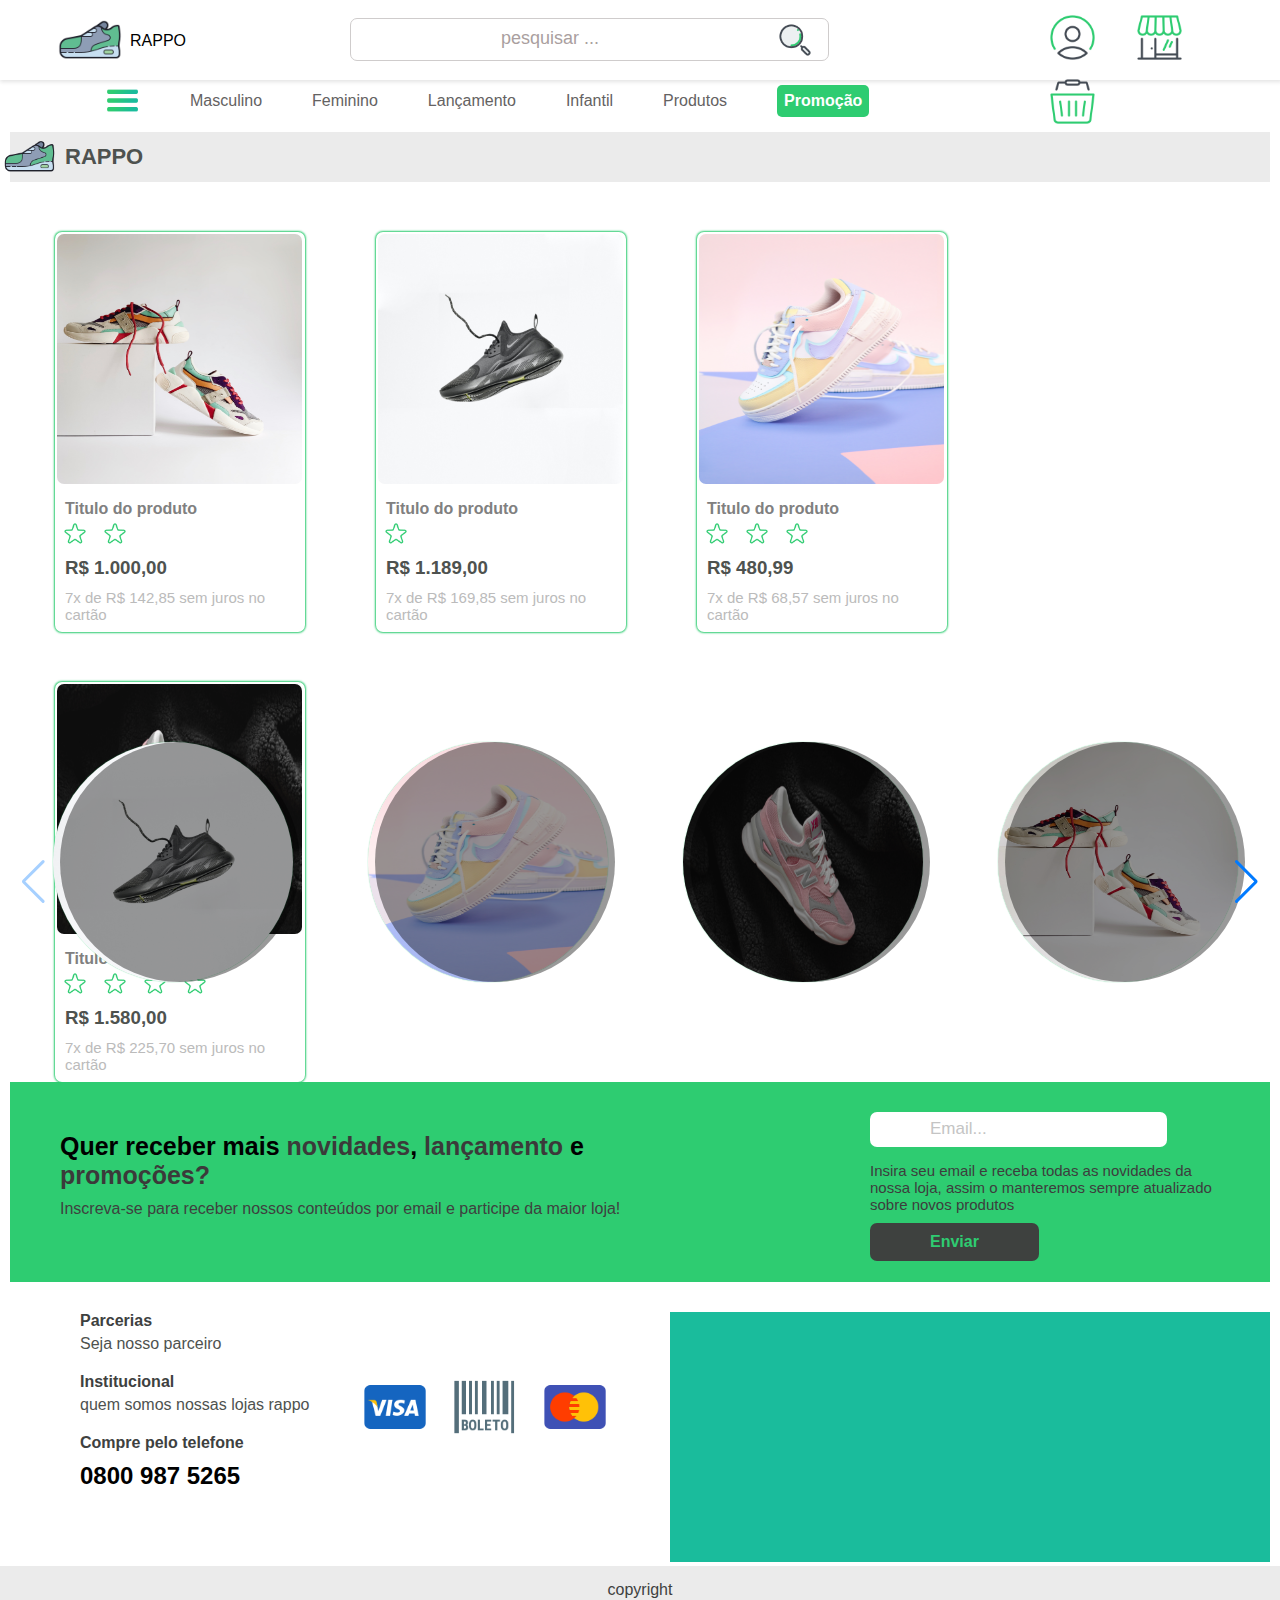
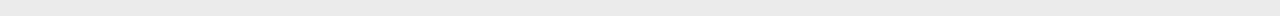
==== index.html @ 658d22db "rappo" ====
<!DOCTYPE html>
<html lang="">
  <head>
    <meta charset="UTF-8" />
    <meta http-equiv="X-UA-Compatible" content="IE=edge" />
    <meta name="viewport" content="width=device-width, initial-scale=1.0" />
    <link href="./css/style.css" rel="stylesheet" />
    <link
      rel="stylesheet"
      href="https://unpkg.com/swiper@8/swiper-bundle.min.css"
    />
    <title>Tenes</title>
  </head>
  <body>
    <header>
      <div class="container_header">
        <div class="logo">
          <img src="./img/logo.png" alt="logo" />
        </div>
        <div class="buscar">
          <input type="text" placeholder="pesquisar ..." />
          <span class="lupa">
            <a hrfe="#"><img src="./img/lupaPesquisa.png" /></a>
          </span>
        </div>
        <div class="icones">
          <img class="img_perfil" src="./img/perfil.png" alt="perfil usuario" />
          <div class="perfil">
            <div class="seta_perfil"></div>
            <button id="btn_entrar">Entrar</button>

            <button id="btn_cadastro">Cadastro</button>
          </div>
          <div class="modal_entrar">
            <img src="./img/logo.png" />
            <input type="text" placeholder="Email..." />
            <input type="password" placeholder="Senha..." />
            <button id="btn_modal_entrar">Entrar</button>
            <button id="btn_modal_cadastro">Cadastro</button>
          </div>
          <div class="modal_cadastro">
            <img src="./img/logo.png" />
            <input type="text" placeholder="Nome..." />
            <input type="text" placeholder="Email..." />
            <input type="password" placeholder="Senha..." />
            <button id="btn_modal_cd">Cadastro</button>
          </div>
          <img src="./img/loja.png" alt=" cesta" />
          <img src="./img/cesta.png" alt="loja" id="carrinho" />
          <div class="carrinho">
            <div class="seta_carrinho"></div>
            <span></span>
            <table>
              <tr>
                <th>Nome do produto</th>
                <th>Preço</th>
              </tr>
              <tr>
                <td>Nike shox</td>
                <td>R$ 1.234,99</td>
              </tr>
              <tr>
                <td>Nike shox</td>
                <td>R$ 1.234,99</td>
              </tr>
              <tr>
                <td>Nike shox</td>
                <td>R$ 1.234,99</td>
              </tr>
              <tr>
                <td>Nike shox</td>
                <td>R$ 1.234,99</td>
              </tr>
            </table>
            <h3>Total</h3>
            <button id="btn_finalizar_carrinho">Finalizar</button>
          </div>
          <div class="filtro_carrinho"></div>
        </div>
      </div>
    </header>
    <nav>
      <ul class="nav_principal_desk">
        <a href=""
          ><li>
            <img class="img_menu" src="./img/icons8-cardápio-48.png" alt="" />
            <div class="sub_menu">
              <div class="seta"></div>
              <ul>
                <a href="#"><li>Masculino</li></a>
                <a href="#"><li>Feminino</li></a>
                <a href="#"><li>Lançamento</li></a>
                <a href="#"><li>Infantil</li></a>
                <a href="#"><li>Produtos</li></a>
                <a href="#"><li>Promoção</li></a>
              </ul>
              <div class="sub_menu_img">
                <img src="./img/logo.png" />
                <img src="./img/icons8-sapato-feminino-100.png" />
                <img src="./img/icons8-sapato-masculino-100.png" />
                <img src="./img/icons8-womans-boot-96.png" />
              </div>
            </div></li
        ></a>
        <a href="#"><li>Masculino</li></a>
        <a href="#"><li>Feminino</li></a>
        <a href="#"><li>Lançamento</li></a>
        <a href="#"><li>Infantil</li></a>
        <a href="#"><li>Produtos</li></a>
        <a href="#"><li id="promocao">Promoção</li></a>
      </ul>
    </nav>
    <main>
      <div class="banner">
        <div class="texto">
          <span>Rappo</span>
        </div>
      </div>
      <div class="container_conteudo">
        <div class="produtos">
          <img src="./img/Nike sem nome.jpg" alt="" />
          <h4>Titulo do produto</h4>
          <div class="container_avaliacao">
            <ul>
              <li>
                <img
                  id="estrelaAva"
                  src="./img/icons8-estrela-preenchida-64.png"
                />
              </li>
              <li>
                <img
                  id="estrelaAva"
                  src="./img/icons8-estrela-preenchida-64.png"
                />
              </li>
            </ul>
          </div>
          <h3>R$ 1.000,00</h3>
          <p>7x de R$ 142,85 sem juros no cartão</p>
        </div>
        <div class="produtos">
          <img src="./img/imani-bahati-LxVxPA1LOVM-unsplash.jpg" alt="" />
          <h4>Titulo do produto</h4>
          <div class="container_avaliacao">
            <ul>
              <li>
                <img
                  id="estrelaAva"
                  src="./img/icons8-estrela-preenchida-64.png"
                />
              </li>
            </ul>
          </div>
          <h3>R$ 1.189,00</h3>
          <p>7x de R$ 169,85 sem juros no cartão</p>
        </div>
        <div class="produtos">
          <img src="./img/ryan-plomp-jvoZ-Aux9aw-unsplash.jpg" alt="" />
          <h4>Titulo do produto</h4>
          <div class="container_avaliacao">
            <ul>
              <li>
                <img
                  id="estrelaAva"
                  src="./img/icons8-estrela-preenchida-64.png"
                />
              </li>
              <li>
                <img
                  id="estrelaAva"
                  src="./img/icons8-estrela-preenchida-64.png"
                />
              </li>
              <li>
                <img
                  id="estrelaAva"
                  src="./img/icons8-estrela-preenchida-64.png"
                />
              </li>
            </ul>
          </div>
          <h3>R$ 480,99</h3>
          <p>7x de R$ 68,57 sem juros no cartão</p>
        </div>
        <div class="produtos">
          <img src="./img/maksim-larin-ezdrvzA1hZw-unsplash.jpg" alt="" />
          <h4>Titulo do produto</h4>
          <div class="container_avaliacao">
            <ul>
              <li>
                <img
                  id="estrelaAva"
                  src="./img/icons8-estrela-preenchida-64.png"
                />
              </li>
              <li>
                <img
                  id="estrelaAva"
                  src="./img/icons8-estrela-preenchida-64.png"
                />
              </li>
              <li>
                <img
                  id="estrelaAva"
                  src="./img/icons8-estrela-preenchida-64.png"
                />
              </li>
              <li>
                <img
                  id="estrelaAva"
                  src="./img/icons8-estrela-preenchida-64.png"
                />
              </li>
            </ul>
          </div>
          <h3>R$ 1.580,00</h3>
          <p>7x de R$ 225,70 sem juros no cartão</p>
        </div>
      </div>
      <div class="swiper">
        <div class="swiper-wrapper">
          <div class="swiper-slide">
            <div class="swiper-container">
              <img src="./img/imani-bahati-LxVxPA1LOVM-unsplash.jpg" />
            </div>
          </div>
          <div class="swiper-slide">
            <div class="swiper-container">
              <img src="./img/ryan-plomp-jvoZ-Aux9aw-unsplash.jpg" />
            </div>
          </div>
          <div class="swiper-slide">
            <div class="swiper-container">
              <img src="./img/maksim-larin-ezdrvzA1hZw-unsplash.jpg" />
            </div>
          </div>
          <div class="swiper-slide">
            <div class="swiper-container">
              <img src="./img/Nike sem nome.jpg" />
            </div>
          </div>
          <div class="swiper-slide">Resize me5!</div>
          <div class="swiper-slide">Resize me6!</div>
          <div class="swiper-slide">Resize me7!</div>
          <div class="swiper-slide">Resize me8!</div>
          <div class="swiper-slide">Resize me9!</div>
          <div class="swiper-slide">Resize me10!</div>
        </div>
        <div class="swiper-button-next"></div>
        <div class="swiper-button-prev"></div>
      </div>
      <div class="newsllater">
        <div class="texto_newsllater">
          <h2>
            Quer receber mais <span class="cor_news">novidades</span>,
            <span class="cor_news">lançamento</span> e
            <span class="cor_news">promoções?</span>
          </h2>
          <p>
            Inscreva-se para receber nossos conteúdos por email e participe da
            maior loja!
          </p>
        </div>
        <div class="input_newsllater">
          <input type="text" placeholder="Email..." />
          <p>
            Insira seu email e receba todas as novidades da nossa loja, assim o
            manteremos sempre atualizado sobre novos produtos
          </p>
          <button>Enviar</button>
        </div>
      </div>
    </main>
    <footer>
      <div class="footer_text">
        <p>Parcerias</p>
        <span>Seja nosso parceiro</span>
        <p>Institucional</p>
        <span>quem somos nossas lojas rappo</span>
        <p>Compre pelo telefone</p>
        <h2>0800 987 5265</h2>
      </div>
      <div class="icone_pagamento">
        <img src="./img/icons8-visa-96.png" />
        <img src="./img/icons8-boleto-bankario-96.png" />
        <img src="./img/icons8-mastercard-96.png" />
      </div>
      <div class="mapa_loja">
        <iframe
          src="https://www.google.com/maps/embed?pb=!1m18!1m12!1m3!1d25777.814877631892!2d-115.296657671621!3d36.13668922577811!2m3!1f0!2f0!3f0!3m2!1i1024!2i768!4f13.1!3m3!1m2!1s0x80c8c14288ded58b%3A0xff8a584d42ba7979!2sThe%20Lakes%2C%20Las%20Vegas%2C%20NV%2C%20EUA!5e0!3m2!1spt-BR!2sbr!4v1654297444281!5m2!1spt-BR!2sbr"
          width="600"
          height="250"
          style="border: 0"
          allowfullscreen=""
          loading="lazy"
          referrerpolicy="no-referrer-when-downgrade"
        ></iframe>
      </div>
    </footer>
    <div class="copyright">
      <p>copyright</p>
    </div>
    <div class="filtro"></div>
    <script src="https://unpkg.com/swiper@8/swiper-bundle.min.js"></script>
    <script src="./js/script.js"></script>
  </body>
</html>
---- css/style.css ----
*{
    margin: 0;
    padding: 0;
    text-decoration: none;
    box-sizing: border-box;
    font-family: Arial, Helvetica, sans-serif;
}
header{
    height: 80px;
    box-shadow: 1px 1px 4px 1px rgb(228, 228, 228);;
}
.container_header{
    display: grid;
    grid-template-columns: 300px 500px 1fr;
}
.logo{
    margin-left: 50px;
    height: 40px;
}
.logo img{
    height: 80px;
}
.logo::after{
    content: 'Rappo';
    text-transform: uppercase;
    font-family: Arial, Helvetica, sans-serif;
    top: 32px;
    left: 130px;
    font-weight: 500;
    position: absolute;
}
.buscar input{
    padding: 13px 150px;
    margin-top: 18px;
    border-radius: 7px;
    border: 1px solid rgb(207, 204, 204);
    margin-left: 50px;

}
.buscar input::placeholder{
   font-size: 18px;
   color: rgb(170, 159, 159);
}
.lupa img{
    position: absolute;
    top: 20px;
    left: 775px;
    width: 40px;
    z-index: 10;
    cursor: pointer;
}
.icones{
    margin-left: 250px;
}
.icones img{
    display: inline-block;
    margin-right: 38px;
    height: 45px;
    margin-top: 15px;
    cursor: pointer;
    z-index: 100;
    
}
.perfil{
    position: absolute;
    width: 200px;
    height: 110px;
    background-color: #fff;
    z-index: 10;
    right: 160px;
    top: 90px;
    box-shadow: 0px 0px 3px 1px #797c7a;
    display: none;
    
}

.seta_perfil{
    width: 30px;
    height: 30px;
    background-color: #fff;
    position: absolute;
    left: 75px;
    top: -16px;
    z-index: -10;
    transform: rotate(45deg);
}
#btn_entrar{
    padding: 10px 60px;
    margin-left: 15px;
    margin-top: 10px;
    display: block;
    cursor: pointer;background-color: #2ECC71;
    color: #fff;
    font-size: 17px;
    font-weight: bold;
    border: none;
    transition: 1s;
}
#btn_entrar:hover{
    background-color: #4e524f;
}
#btn_cadastro{
    padding: 10px 46px;
    margin-left: 15px;
    margin-top: 10px;
    display: block;
    cursor: pointer;
    color: #2ECC71;
    font-size: 17px;
    font-weight: bold;
    border: 2px solid #2ECC71;
    transition: 1s;
}

#btn_cadastro:hover{
    border-color: #4e524f;
    color: #4e524f;
}

.carrinho{
    display: none;
    width: 300px;
    height: 500px;
    top: 90px;
    right: 10px;
    background-color: #ffffff;
    position: absolute;
    box-shadow: 0px 0px 2px 1px #2ECC71;
    z-index: 100;
 
    transition: opacity 1s ease-out;
}

.carrinho.teste{
    opacity: 0;
}
.carrinho:hover{
    width: 300px;
}
.carrinho h3{
    margin-left: 10px;
    margin-top: 10px;

}
#btn_finalizar_carrinho{
    padding: 10px 80px;
    margin: 20px auto;
    display: block;
    background-color: #2ECC71;
    border: none;
    font-size: 18px;
    font-weight: 700;
    color: #fff;
    cursor: pointer;
}

.carrinho table{
    margin-top: 100px;
    margin-left: 10px;
}
.carrinho th{
    padding-right: 40px;
    color: #3e413f;
}
.carrinho td{
    padding-top: 10px;
    color:#4e524f;
}
.carrinho span::after{
    content: "";
    background-image: url("../img/icons8-comprar-50.png");
    background-size: cover;
    position: absolute;
    width: 50px;
    height: 50px;
    left: 120px;
    bottom: 430px;
   
}

.seta_carrinho{
    width: 50px;
    height: 50px;
    border:25px solid #ffffff;
    background-image: url("../img/logo.png");
    background-size: cover;
    position: absolute;
    left: 185px;
    transform: rotate(45deg);
    z-index: -10px;
    top: -15px;
}

.filtro_carrinho{
    display:none;
    width: 106vw;
    height: 605px;
    position: absolute;
    top: 65px;
    left: 0px;
    background-color: rgba(0,0,0,0.4);

}
.modal_entrar{
    position: absolute;
    width: 400px;
    height: 300px;
    background-color: #fff;
    left: 500px;
    top: 200px;
    border-radius: 7px;
    z-index: 10;
    display: none;
}
.modal_entrar img{
    display: block;
    width: 90px;
    height: 90px;
    margin: 0 100px;
    transition: 0.5s;
}
.modal_entrar img:hover{
    transform: rotate(360deg);
}
.modal_entrar::before{
    content: 'Rappo';
    position: absolute;
    text-transform: uppercase;
    left: 190px;
    top: 39px;
    font-size: 18px;
}

.modal_entrar input{
    display: block;
    padding: 10px 70px;
    margin: 10px auto;
    border:1px solid #2ECC71;
    border-radius: 7px;
}

.modal_entrar input::placeholder{
    font-size: 17px;
    color: rgb(179, 179, 179);
}
.modal_cadastro{
    position: absolute;
    width: 400px;
    height: 320px;
    background-color: #fff;
    left: 500px;
    top: 200px;
    border-radius: 7px;
    z-index: 10;
    display: none;
  
}

.modal_cadastro img{
    display: block;
    width: 90px;
    height: 90px;
    margin: 0 100px;
    transition: 0.5s;
}

.modal_cadastro::before{
    content: 'Rappo';
    position: absolute;
    text-transform: uppercase;
    left: 190px;
    top: 39px;
    font-size: 18px;
}

.modal_cadastro input{
    display: block;
    padding: 10px 70px;
    margin: 10px auto;
    border:1px solid #2ECC71;
    border-radius: 7px;
}

.modal_cadastro input::placeholder{
    font-size: 17px;
    color: rgb(179, 179, 179);
}

#btn_modal_entrar{
    padding: 10px 65px;
    margin-left: 44px;
    border-radius: 7px;
    border: none;
    color: #fff;
    font-size: 17px;
    font-weight: bold;
    background-color: #2ECC71;
    cursor: pointer;

}
#btn_modal_entrar:hover{
    background-color: #3e413f;
    color:#2ECC71;
}

#btn_modal_cadastro{
    padding: 10px 28px;
    cursor: pointer;
    margin: 10px auto;
    border-radius: 7px;
    border: 2px solid #2ECC71;
    color: #2ECC71;
    font-size: 17px;
    font-weight: bold;
    


}

.modal_cadastro img:hover{
    transform: rotate(360deg);
}

#btn_modal_cadastro:hover{
    border-color: #3e413f;
    color:#3e413f;
}

#btn_modal_cd{
    padding: 10px 80px;
    background-color: #2ECC71;
    border: 2px solid #2ECC71;
    color: #fff;
    font-size: 17px;
    font-weight: bold;
    border-radius: 7px;
    display: block;
    margin: 0 auto;
}

nav{
    margin-left: 55px;
}
.nav_principal_desk{
    display: flex;
    list-style-type: none;
}
.nav_principal_desk a img{
    width: 35px;
    margin-top: 3px;
}
.nav_principal_desk a{
    margin-right: 50px;
    margin-top: 12px;
    color: rgb(100, 98, 98);
    font-family: Arial, Helvetica, sans-serif;
    transition: 0.1s;
}
.nav_principal_desk a:hover{
    color: #2ECC71;
    border-bottom: 2px solid #2ECC71;
}
#promocao{
    background-color: #2ECC71;
    padding: 7px;
    margin-top: -7px;
    color: #fff;
    font-weight: bold;
    border-radius: 5px;
}
#promocao:hover{
    background-color: #1ABC9C;
    border: 2px solid  #1ABC9C;
    padding: 5px;
}
main{
    margin: 10px;
    margin-top: 10px;
}
.banner{
    height: 50px;
    background-color: #ebebeb;
    margin-bottom: 50px;
}
.texto{
    width: 20px;
    height: 20px;
    position: relative;
    top: 12px;
    left: 40px;
    animation: texto 15s infinite linear;
    
    
}
.texto span{
    width: 100px;
    display: inline-block;
    margin-left: 15px;
    text-transform: uppercase;
    font-weight: bold;
    color: #4e524f;
    font-family: Arial, Helvetica, sans-serif;
    font-size: 22px;
}
.texto::before{
    content: '';
    width: 65px;
    height: 60px;
    display: block;
    right: 8px;
    top: -20px;
    position: absolute;
    background-image: url(../img/logo.png);
    background-size: cover;
}
@keyframes texto{
    0%{left: 1200px;}
    100%{left: 50px;}
}
.container_conteudo{
    height: 500px;
    display: flex;
    flex-wrap: wrap;
}
.produtos{
    width: 250px;
    height: 400px;
    border-radius: 7px;
    box-shadow: 0px 0px 2px 1px #2ECC71;
    margin-right: 26px;
    margin-left: 45px;
    margin-bottom: 50px;
    cursor: pointer;
}
.produtos img{
    width: 245px;
    border-radius: 7px;
    height: 250px;
    margin: 2px;
}

.produtos h4{
    margin: 10px;
    color: gray;
}

.sub_menu{
    display: none;
    position: absolute;
    background-color: #fff;
    width: 500px;
    height: 230px;
    left: 20px;
    top: 130px;
    z-index: 10;
    box-shadow: 0px 0px 3px 1px #797c7a
}
.sub_menu ul {
    list-style-type: none;
    margin-left: 20px;
    margin-top: -10px;
    
}
.sub_menu ul a{
    margin-bottom: -5px;
}
.sub_menu ul a li{
    width: 100px;
    padding: 5px;
    border-radius: 7px;
    transition: 0.3s;
    
}
.sub_menu ul a li:hover{
    background-color: #2ECC71;
    padding: 5px;
    color: #fff;
}
.sub_menu ul a li{
    margin-top: -11px;
    
}
.sub_menu_img{
    position: absolute;
    display: flex;
    flex-wrap: wrap;
    gap: 10px;
    top:10px;
    left: 200px;
}
.sub_menu_img img{
    margin-right: 30px;
    cursor: pointer;
    transition: 0.3s;
}
.sub_menu_img img:hover{
    transform: scale(1.1);
}
.seta{
    width: 50px;
    height: 50px;
    position: absolute;
    background-color: #fff;
    transform: rotate(45deg);
    left: 75px;
    z-index: -1;
    top: -5px
}
.filtro{
    width: 100vw;
    height: 100vh;
    top:-0px;
    background-color: rgba(0,0,0,0.2);
    position: absolute;
    display: none;
    z-index: 1;
    
  
}








#estrelaAva{
    width: 40px;
    height: 40px;
    margin-top: -15px;
}
.container_avaliacao ul{
    list-style-type: none;
    display: flex;
}
.container_avaliacao ul li img{
    margin: 0;
    padding: 0;
}
.produtos h3{
    margin-left: 10px;
    color: #4e524f;
}
.produtos p{
    margin: 10px;
    font-size: 15px;
    color: #bbbbbb;

}
.newsllater{
    background-color: #2ECC71;
    width: 100%;
    height: 200px;
    display: flex;
    flex-wrap: wrap;
    justify-content: space-between;
}
.input_newsllater{
    margin-right: 50px;
}
.texto_newsllater h2{
    font-size: 25px;
    width: 650px;
    margin-left: 50px;
    margin-top: 50px;
}
.texto_newsllater p{
    margin-left: 50px;
    margin-top: 10px;
    color: #3e413f;
}
.input_newsllater{
    width: 350px;
}
.input_newsllater input{
    padding: 10px 60px;
    margin-top: 30px;
    border-radius: 7px;
    margin-bottom: 10px;
    border:none;
}
.input_newsllater input::placeholder{
    font-size: 17px;
    color: rgb(196, 196, 196);
}
.input_newsllater button{
    padding: 10px 60px;
    background-color: #3e413f;
    border: none;
    margin-top: 10px;
    border-radius: 7px;
    color: #2ECC71;
    font-size: 16px;
    font-weight: bold;
    cursor: pointer;

}
.input_newsllater button:hover{
    color:#fff;
}
.input_newsllater p{
    color: #3d3d3d;
    margin-top: 5px;
    font-size: 15px;
}
.cor_news{
    color: rgb(59, 58, 58);
}
footer{
    display: flex;
    justify-content: space-between;
}
.icone_pagamento{
    display: flex;
    margin-right: 200px;
    width: 100px;
}
.icone_pagamento img{
    width: 70px;
    height: 70px;
    margin-top: 80px;
    margin-left: 20px;

    
}
.footer_text p{
    font-weight: bold;
    color: #3e413f;
    margin-left: 80px;
    margin-top: 20px;
    margin-bottom: 5px;
}
.footer_text span{
    margin-left: 80px;
    display: block;
    color: #4e524f;
}
.footer_text h2{
    margin-left: 80px;
    margin-top: 10px;
}
.mapa_loja{
    margin-top: 20px;
}
.mapa_loja iframe{
    margin-right: 10px;
    background-color: #1ABC9C;
}
.copyright{
    width: 100%;
    height: 50px;
    background-color: #ebebeb;
}
.copyright p {
    text-align: center;
    padding: 15px;
    color: #3e413f;
}


/*   ----- Pagina do produto -----  */
.vitrine_produto{
    height: 500px;
    display: grid;
    grid-template-columns: 200px 400px 1fr 200px;

}
.vitrine_mini_foto{
   
    height: 400px;
}

.vitrine_mini_foto ul{
    margin-left: 90px;
    margin-top: 20px;
    list-style-type: none;
}

.vitrine_mini_foto ul li{
    border: 1px solid #2ECC71;
    width: 85px;
    height: 85px;
    margin-top: 10px;
}

.vitrine_mini_foto ul li a img{
    display: block;
    margin: 8px auto;
    max-width: 80px;
}

.vitrine_foto{
    height: 400px;
    margin-top: 6px;
}
.vitrine_informacao{
    height: 400px;
    background-color: yellow;
    margin-top: 5px;
}
.vitrine_anuncio{
    height: 400px;
    background-color: violet;
}

/* -- Vitrine foto -- */

.container_foto{
    border:2px solid rgb(49, 48, 48);
    width: 390px;
    height: 390px;
    margin: 5px auto;
    background-image: url("../img/ryan-plomp-76w_eDO1u1E-unsplash.jpg");
    background-size: cover;
    background-position: center;
}











    .swiper {
      width: 100%;
      height: 100%;
      margin-bottom: 50px;
      
    }

    .swiper-slide {
      text-align: center;
      font-size: 18px;
      width: 100px;

      /* Center slide text vertically */
      display: -webkit-box;
      display: -ms-flexbox;
      display: -webkit-flex;
      display: flex;
      -webkit-box-pack: center;
      -ms-flex-pack: center;
      -webkit-justify-content: center;
      justify-content: center;
      -webkit-box-align: center;
      -ms-flex-align: center;
      -webkit-align-items: center;
      align-items: center;
     
    }
    .swiper-slide img{
        width: 240px;
        height: 240px;
        margin: 10px;
        box-shadow: 0px 0px 1px 0px #2ECC71;
        border-radius: 120px;
        transition: 0.3s;
        
        
    }
    .swiper-slide img:hover{
        width: 270px;
        height: 270px;
        border-radius: 130px;
        border: 2px solid #2ECC71;
       
    }
    .swiper-container{
        max-width: 250px;
        height: 300px;
        cursor: pointer;
        
        
    }
    .swiper-container::before{
        content: '';
        display: block;
        position: absolute;
        width: 240px;
        left: 50px;
        height: 240px;
        top: 10px;
        background-color: rgba(0,0,0,0.4);
        border-radius: 150px;
        transition: 0.3s;
    }
    .swiper-container:hover::before{
        background-color: rgba(0,0,0,0.0);
        border: 1px solid #2ECC71;
    }
    
    .button_carrossel img{
        width: 50px;
        height: 50px;
        margin-bottom: 520px;
        margin-top: -8px;
        box-shadow: none;
    }




























    @media (max-width: 760px) {
      .swiper-button-next {
        right: 20px;
        transform: rotate(90deg);
      }

      .swiper-button-prev {
        left: 20px;
        transform: rotate(90deg);
      }
    }
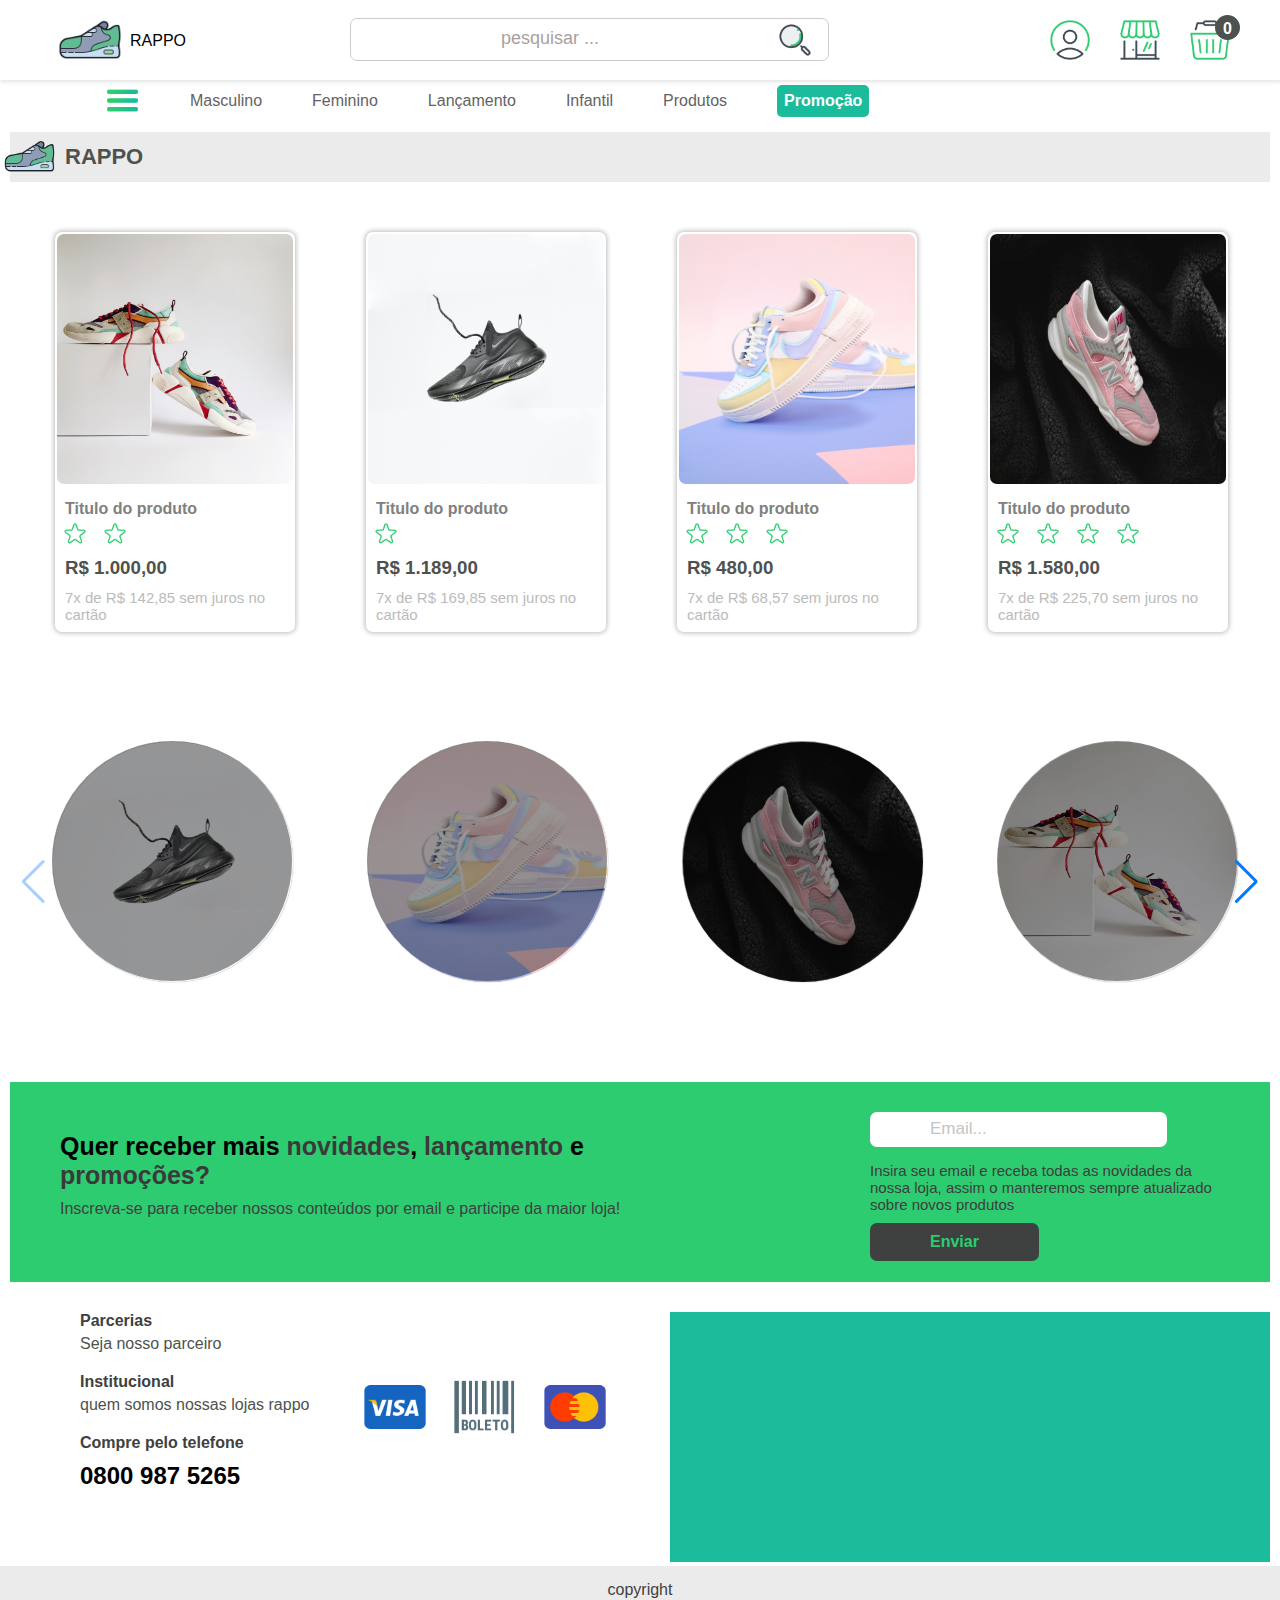
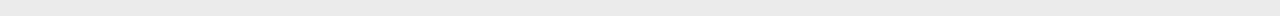
==== commit a7a01510: "rappo" ====
--- a/index.html
+++ b/index.html
@@ -1,5 +1,5 @@
 <!DOCTYPE html>
-<html lang="">
+<html lang="pt-br">
   <head>
     <meta charset="UTF-8" />
     <meta http-equiv="X-UA-Compatible" content="IE=edge" />
@@ -9,7 +9,7 @@
       rel="stylesheet"
       href="https://unpkg.com/swiper@8/swiper-bundle.min.css"
     />
-    <title>Tenes</title>
+    <title>Rappo - Calçados</title>
   </head>
   <body>
     <header>
@@ -20,60 +20,52 @@
         <div class="buscar">
           <input type="text" placeholder="pesquisar ..." />
           <span class="lupa">
-            <a hrfe="#"><img src="./img/lupaPesquisa.png" /></a>
+            <a href="#"><img src="./img/lupaPesquisa.png" /></a>
           </span>
         </div>
         <div class="icones">
           <img class="img_perfil" src="./img/perfil.png" alt="perfil usuario" />
           <div class="perfil">
             <div class="seta_perfil"></div>
-            <button id="btn_entrar">Entrar</button>
-
-            <button id="btn_cadastro">Cadastro</button>
+            <button id="btn_entrar" onclick="entrar()">Entrar</button>
+            <button id="btn_cadastro" onclick="cadastro()">Cadastro</button>
           </div>
           <div class="modal_entrar">
-            <img src="./img/logo.png" />
-            <input type="text" placeholder="Email..." />
-            <input type="password" placeholder="Senha..." />
-            <button id="btn_modal_entrar">Entrar</button>
+            <img src="./img/logo.png" alt="imagem logo" />
+            <input type="text" placeholder="Email..." id="emailEntra" />
+            <input type="password" placeholder="Senha..." id="senhaEntra" />
+            <button id="btn_modal_entrar" onclick="validaEntra()">
+              Entrar
+            </button>
             <button id="btn_modal_cadastro">Cadastro</button>
           </div>
           <div class="modal_cadastro">
-            <img src="./img/logo.png" />
-            <input type="text" placeholder="Nome..." />
-            <input type="text" placeholder="Email..." />
-            <input type="password" placeholder="Senha..." />
+            <img src="./img/logo.png" alt="imagem logo" />
+            <input type="text" placeholder="Nome..." id="nomeCadastro" />
+            <input type="text" placeholder="Email..." id="emailCadastro" />
+            <input type="password" placeholder="Senha..." id="senhaCadastro" />
             <button id="btn_modal_cd">Cadastro</button>
           </div>
-          <img src="./img/loja.png" alt=" cesta" />
-          <img src="./img/cesta.png" alt="loja" id="carrinho" />
+          <img src="./img/loja.png" alt="icone cesta" class="teste" />
+          <img src="./img/cesta.png" alt="icone loja" id="carrinho" />
+          <span class="qntdCarrinho">
+            <p>0</p>
+          </span>
           <div class="carrinho">
             <div class="seta_carrinho"></div>
             <span></span>
-            <table>
+            <table class="table">
               <tr>
                 <th>Nome do produto</th>
                 <th>Preço</th>
               </tr>
-              <tr>
-                <td>Nike shox</td>
-                <td>R$ 1.234,99</td>
-              </tr>
-              <tr>
-                <td>Nike shox</td>
-                <td>R$ 1.234,99</td>
-              </tr>
-              <tr>
-                <td>Nike shox</td>
-                <td>R$ 1.234,99</td>
-              </tr>
-              <tr>
-                <td>Nike shox</td>
-                <td>R$ 1.234,99</td>
-              </tr>
             </table>
             <h3>Total</h3>
-            <button id="btn_finalizar_carrinho">Finalizar</button>
+            <span class="totalProduto">R$ 00</span>
+            <button id="btn_finalizar_carrinho" onclick="finalizarPedido()">
+              Fechar pedido
+            </button>
+            <button id="btn_ctn">Continuar comprando</button>
           </div>
           <div class="filtro_carrinho"></div>
         </div>
@@ -81,35 +73,47 @@
     </header>
     <nav>
       <ul class="nav_principal_desk">
-        <a href=""
+        <a href="#"
           ><li>
-            <img class="img_menu" src="./img/icons8-cardápio-48.png" alt="" />
+            <img
+              class="img_menu"
+              src="./img/icons8-cardápio-48.png"
+              alt="icone"
+            />
             <div class="sub_menu">
               <div class="seta"></div>
               <ul>
                 <a href="#"><li>Masculino</li></a>
                 <a href="#"><li>Feminino</li></a>
                 <a href="#"><li>Lançamento</li></a>
-                <a href="#"><li>Infantil</li></a>
-                <a href="#"><li>Produtos</li></a>
+                <a href="#" id="es-menu"><li>Infantil</li></a>
+                <a href="#" id="es-menu"><li>Produtos</li></a>
                 <a href="#"><li>Promoção</li></a>
               </ul>
               <div class="sub_menu_img">
-                <img src="./img/logo.png" />
-                <img src="./img/icons8-sapato-feminino-100.png" />
-                <img src="./img/icons8-sapato-masculino-100.png" />
-                <img src="./img/icons8-womans-boot-96.png" />
+                <img src="./img/logo.png" alt="logo" />
+                <img
+                  src="./img/icons8-sapato-feminino-100.png"
+                  alt="Icone sapato feminino"
+                />
+                <img
+                  src="./img/icons8-sapato-masculino-100.png"
+                  alt="Icone sapato masculino"
+                />
+                <img src="./img/icons8-womans-boot-96.png" alt="Icone womans" />
               </div>
-            </div></li
-        ></a>
-        <a href="#"><li>Masculino</li></a>
-        <a href="#"><li>Feminino</li></a>
-        <a href="#"><li>Lançamento</li></a>
-        <a href="#"><li>Infantil</li></a>
-        <a href="#"><li>Produtos</li></a>
-        <a href="#"><li id="promocao">Promoção</li></a>
+            </div>
+          </li>
+        </a>
+        <a class="icone_menu_none" href="#"><li>Masculino</li></a>
+        <a class="icone_menu_none" href="#"><li>Feminino</li></a>
+        <a class="icone_menu_none" href="#"><li>Lançamento</li></a>
+        <a class="icone_menu_none" href="#"><li>Infantil</li></a>
+        <a class="icone_menu_none" href="#"><li>Produtos</li></a>
+        <a class="icone_menu_none" href="#"><li id="promocao">Promoção</li></a>
       </ul>
     </nav>
+
     <main>
       <div class="banner">
         <div class="texto">
@@ -117,8 +121,11 @@
         </div>
       </div>
       <div class="container_conteudo">
-        <div class="produtos">
-          <img src="./img/Nike sem nome.jpg" alt="" />
+        <div class="produtos" id="prod-01">
+          <img src="./img/Nike sem nome.jpg" alt="Foto nike" /><span
+            class="btn_comprar"
+            >Comprar</span
+          >
           <h4>Titulo do produto</h4>
           <div class="container_avaliacao">
             <ul>
@@ -126,12 +133,14 @@
                 <img
                   id="estrelaAva"
                   src="./img/icons8-estrela-preenchida-64.png"
-                />
-              </li>
-              <li>
-                <img
-                  id="estrelaAva"
-                  src="./img/icons8-estrela-preenchida-64.png"
+                  alt="icone estrela"
+                />
+              </li>
+              <li>
+                <img
+                  id="estrelaAva"
+                  src="./img/icons8-estrela-preenchida-64.png"
+                  alt="icone estrela"
                 />
               </li>
             </ul>
@@ -139,8 +148,11 @@
           <h3>R$ 1.000,00</h3>
           <p>7x de R$ 142,85 sem juros no cartão</p>
         </div>
-        <div class="produtos">
-          <img src="./img/imani-bahati-LxVxPA1LOVM-unsplash.jpg" alt="" />
+        <div class="produtos" id="prod-02">
+          <img
+            src="./img/imani-bahati-LxVxPA1LOVM-unsplash.jpg"
+            alt="icone"
+          /><span class="btn_comprar">Comprar</span>
           <h4>Titulo do produto</h4>
           <div class="container_avaliacao">
             <ul>
@@ -148,6 +160,7 @@
                 <img
                   id="estrelaAva"
                   src="./img/icons8-estrela-preenchida-64.png"
+                  alt="icons estrela"
                 />
               </li>
             </ul>
@@ -155,8 +168,9 @@
           <h3>R$ 1.189,00</h3>
           <p>7x de R$ 169,85 sem juros no cartão</p>
         </div>
-        <div class="produtos">
+        <div class="produtos" id="prod-03">
           <img src="./img/ryan-plomp-jvoZ-Aux9aw-unsplash.jpg" alt="" />
+          <span class="btn_comprar">Comprar</span>
           <h4>Titulo do produto</h4>
           <div class="container_avaliacao">
             <ul>
@@ -164,27 +178,34 @@
                 <img
                   id="estrelaAva"
                   src="./img/icons8-estrela-preenchida-64.png"
-                />
-              </li>
-              <li>
-                <img
-                  id="estrelaAva"
-                  src="./img/icons8-estrela-preenchida-64.png"
-                />
-              </li>
-              <li>
-                <img
-                  id="estrelaAva"
-                  src="./img/icons8-estrela-preenchida-64.png"
+                  alt="icone estrela"
+                />
+              </li>
+              <li>
+                <img
+                  id="estrelaAva"
+                  src="./img/icons8-estrela-preenchida-64.png"
+                  alt="icone estrela"
+                />
+              </li>
+              <li>
+                <img
+                  id="estrelaAva"
+                  src="./img/icons8-estrela-preenchida-64.png"
+                  alt="icone estrela"
                 />
               </li>
             </ul>
           </div>
-          <h3>R$ 480,99</h3>
+          <h3>R$ 480,00</h3>
           <p>7x de R$ 68,57 sem juros no cartão</p>
         </div>
-        <div class="produtos">
-          <img src="./img/maksim-larin-ezdrvzA1hZw-unsplash.jpg" alt="" />
+        <div class="produtos" id="prod-04">
+          <img
+            src="./img/maksim-larin-ezdrvzA1hZw-unsplash.jpg"
+            alt="foto produto"
+          />
+          <span class="btn_comprar">Comprar</span>
           <h4>Titulo do produto</h4>
           <div class="container_avaliacao">
             <ul>
@@ -192,24 +213,28 @@
                 <img
                   id="estrelaAva"
                   src="./img/icons8-estrela-preenchida-64.png"
-                />
-              </li>
-              <li>
-                <img
-                  id="estrelaAva"
-                  src="./img/icons8-estrela-preenchida-64.png"
-                />
-              </li>
-              <li>
-                <img
-                  id="estrelaAva"
-                  src="./img/icons8-estrela-preenchida-64.png"
-                />
-              </li>
-              <li>
-                <img
-                  id="estrelaAva"
-                  src="./img/icons8-estrela-preenchida-64.png"
+                  alt="icone estrela"
+                />
+              </li>
+              <li>
+                <img
+                  id="estrelaAva"
+                  src="./img/icons8-estrela-preenchida-64.png"
+                  alt="icone estrela"
+                />
+              </li>
+              <li>
+                <img
+                  id="estrelaAva"
+                  src="./img/icons8-estrela-preenchida-64.png"
+                  alt="icone estrela"
+                />
+              </li>
+              <li>
+                <img
+                  id="estrelaAva"
+                  src="./img/icons8-estrela-preenchida-64.png"
+                  alt="icone estrela"
                 />
               </li>
             </ul>
@@ -222,22 +247,31 @@
         <div class="swiper-wrapper">
           <div class="swiper-slide">
             <div class="swiper-container">
-              <img src="./img/imani-bahati-LxVxPA1LOVM-unsplash.jpg" />
+              <img
+                src="./img/imani-bahati-LxVxPA1LOVM-unsplash.jpg"
+                alt="Foto slide"
+              />
             </div>
           </div>
           <div class="swiper-slide">
             <div class="swiper-container">
-              <img src="./img/ryan-plomp-jvoZ-Aux9aw-unsplash.jpg" />
+              <img
+                src="./img/ryan-plomp-jvoZ-Aux9aw-unsplash.jpg"
+                alt="Foto slide"
+              />
             </div>
           </div>
           <div class="swiper-slide">
             <div class="swiper-container">
-              <img src="./img/maksim-larin-ezdrvzA1hZw-unsplash.jpg" />
+              <img
+                src="./img/maksim-larin-ezdrvzA1hZw-unsplash.jpg"
+                alt="Foto slide"
+              />
             </div>
           </div>
           <div class="swiper-slide">
             <div class="swiper-container">
-              <img src="./img/Nike sem nome.jpg" />
+              <img src="./img/Nike sem nome.jpg" alt="Foto slide" />
             </div>
           </div>
           <div class="swiper-slide">Resize me5!</div>
@@ -264,11 +298,34 @@
         </div>
         <div class="input_newsllater">
           <input type="text" placeholder="Email..." />
-          <p>
+          <p class="new-mobile">
             Insira seu email e receba todas as novidades da nossa loja, assim o
             manteremos sempre atualizado sobre novos produtos
           </p>
           <button>Enviar</button>
+        </div>
+      </div>
+      <div class="container_modal">
+        <div class="modal">
+          <h2>cupom - 15% de desconto</h2>
+          <img src="./img/icons8-x-48 (2).png" class="icone_volta" />
+          <div class="modal_flex">
+            <div class="modal-img">
+              <img src="./img/DESCONTO.png" />
+            </div>
+            <div class="modal-text">
+              <h3>Inscreva-se na newsletter e ganhe cupom 15% de desconto</h3>
+              <p>
+                inscreva-se para ser o primeiro a saber sobre ofertas
+                exclusivas, ofertas especiais e próximas coleções
+              </p>
+              <input type="text" placeholder="E-mail..." />
+              <button>Inscrever</button>
+              <input type="checkbox" /><span
+                >Aceito a <a href="#">política e privacidade</a></span
+              >
+            </div>
+          </div>
         </div>
       </div>
     </main>
--- a/css/style.css
+++ b/css/style.css
@@ -1,207 +1,1123 @@
-*{
-    margin: 0;
-    padding: 0;
-    text-decoration: none;
-    box-sizing: border-box;
-    font-family: Arial, Helvetica, sans-serif;
-}
-header{
-    height: 80px;
-    box-shadow: 1px 1px 4px 1px rgb(228, 228, 228);;
-}
-.container_header{
-    display: grid;
-    grid-template-columns: 300px 500px 1fr;
-}
-.logo{
-    margin-left: 50px;
+* {
+  margin: 0;
+  padding: 0;
+  text-decoration: none;
+  box-sizing: border-box;
+  font-family: Arial, Helvetica, sans-serif;
+}
+
+/* HEADER */
+header {
+  height: 80px;
+  box-shadow: 1px 1px 4px 1px rgb(228, 228, 228);
+}
+
+.container_header {
+  display: grid;
+  grid-template-columns: 300px 500px 1fr;
+}
+
+/* LOGO */
+.logo {
+  margin-left: 50px;
+  height: 40px;
+}
+
+.logo img {
+  height: 80px;
+}
+
+.logo::after {
+  content: "Rappo";
+  text-transform: uppercase;
+  font-family: Arial, Helvetica, sans-serif;
+  top: 32px;
+  left: 130px;
+  font-weight: 500;
+  position: absolute;
+}
+
+/* PESQUISAR */
+.buscar input {
+  padding: 13px 150px;
+  margin-top: 18px;
+  border-radius: 7px;
+  border: 1px solid rgb(207, 204, 204);
+  margin-left: 50px;
+}
+
+.buscar input::placeholder {
+  font-size: 18px;
+  color: rgb(170, 159, 159);
+}
+
+.lupa img {
+  position: absolute;
+  top: 20px;
+  left: 775px;
+  width: 40px;
+  z-index: 10;
+  cursor: pointer;
+}
+
+/* ICONES */
+.icones {
+  margin-left: 250px;
+}
+
+.icones img {
+  display: inline-block;
+  margin-right: 38px;
+  height: 45px;
+  margin-top: 15px;
+  cursor: pointer;
+  z-index: 100;
+}
+
+/* PERFIL BUTTON */
+.perfil {
+  position: absolute;
+  width: 200px;
+  height: 110px;
+  background-color: #fff;
+  z-index: 10;
+  right: 180px;
+  top: 90px;
+  box-shadow: 0px 0px 3px 1px #797c7a;
+  display: none;
+}
+
+.perfil-01 {
+  display: block;
+}
+
+.seta_perfil {
+  width: 30px;
+  height: 30px;
+  background-color: #fff;
+  position: absolute;
+  left: 75px;
+  top: -16px;
+  z-index: -10;
+  transform: rotate(45deg);
+}
+
+#btn_entrar {
+  padding: 10px 60px;
+  margin-left: 15px;
+  margin-top: 10px;
+  display: block;
+  cursor: pointer;
+  background-color: #1abc9c;
+  color: #fff;
+  font-size: 17px;
+  font-weight: bold;
+  border: none;
+  transition: 1s;
+}
+
+#btn_entrar:hover {
+  background-color: #4e524f;
+}
+
+#btn_cadastro {
+  padding: 10px 46px;
+  margin-left: 15px;
+  margin-top: 10px;
+  display: block;
+  cursor: pointer;
+  color: #1abc9c;
+  font-size: 17px;
+  font-weight: bold;
+  border: 2px solid #1abc9c;
+  transition: 1s;
+}
+
+#btn_cadastro:hover {
+  border-color: #4e524f;
+  color: #4e524f;
+}
+
+/* CARRINHO COMPRA */
+.carrinho {
+  display: none;
+  width: 500px;
+  height: 100%;
+  top: 0px;
+  right: 0px;
+  background-color: #ffffff;
+  position: absolute;
+  box-shadow: 0px 0px 10px 1px #4e524f;
+  z-index: 10000;
+}
+
+.carrinho.teste {
+  display: block;
+}
+
+.btn_remove{
+  padding: 5px;
+  background-color: #b1b1b1;
+  color: #fff;
+  border: none;
+  cursor: pointer;
+}
+
+.carrinho h3 {
+  margin-left: 20px;
+  margin-top: 50px;
+  display: inline-block;
+  margin-bottom: 20px;
+}
+
+.carrinho span {
+  margin-left: 80px;
+  font-size: 17px;
+  color: #000;
+  font-weight: bold;
+}
+
+#btn_finalizar_carrinho {
+  padding: 10px;
+  width: 90%;
+  margin: 10px auto;
+  display: block;
+  background-color: #1abc9c;
+  border: none;
+  font-size: 17px;
+  font-weight: 700;
+  color: #fff;
+  cursor: pointer;
+}
+
+#btn_ctn {
+  padding: 10px;
+  width: 90%;
+  font-size: 17px;
+  font-weight: 600;
+  margin: 0 auto;
+  display: block;
+  background-color: #fff;
+  color: #3e413f;
+  border-color: #3e413f;
+  cursor: pointer;
+}
+
+#btn_ctn:hover {
+  color: #1abc9c;
+  border: 2px solid #1abc9c;
+}
+
+.carrinho table {
+  margin-top: 100px;
+  margin-left: 20px;
+}
+
+.carrinho th {
+  padding-right: 70px;
+  color: #3e413f;
+}
+
+.carrinho td {
+  padding-top: 20px;
+  color: #4e524f;
+}
+
+.carrinho span::after {
+  content: "";
+  background-image: url("../img/icons8-comprar.gif");
+  background-size: cover;
+  position: absolute;
+  width: 65px;
+  height: 65px;
+  left: 220px;
+  bottom: 580px;
+}
+
+/* QUANTIDADE CARRINHO */
+.qntdCarrinho {
+  content: "111111";
+  position: absolute;
+  display: block;
+  width: 27px;
+  height: 27px;
+  border-radius: 25px;
+  top: 15px;
+  right: 75px;
+  background-color: #4e524f;
+}
+
+.qntdCarrinho p {
+  color: #fff;
+  font-weight: bold;
+  text-align: center;
+  padding-top: 5px;
+}
+
+.seta_carrinho {
+  width: 50px;
+  height: 50px;
+  border: 25px solid #ffffff;
+  background-image: url("../img/logo.png");
+  background-size: cover;
+  position: absolute;
+  left: 288px;
+  transform: rotate(45deg);
+  z-index: -10px;
+  top: -15px;
+}
+
+/* FILTRO CARRINHO */
+.filtro_carrinho {
+  display: none;
+  width: 106vw;
+  height: 100vh;
+  position: absolute;
+  top: 0px;
+  left: 0px;
+  background-color: rgba(0, 0, 0, 0.7);
+  z-index: 1000;
+}
+
+/* MODAL ENTRAR - LOGIN */
+.modal_entrar {
+  position: absolute;
+  width: 400px;
+  height: 300px;
+  background-color: #fff;
+  left: 500px;
+  top: 200px;
+  border-radius: 7px;
+  z-index: 10;
+  display: none;
+}
+
+.modal-ativo {
+  display: block;
+}
+
+.modal_entrar img {
+  display: block;
+  width: 90px;
+  height: 90px;
+  margin: 0 100px;
+  transition: 0.5s;
+}
+
+.modal_entrar img:hover {
+  transform: rotate(360deg);
+}
+
+.modal_entrar::before {
+  content: "Rappo";
+  position: absolute;
+  text-transform: uppercase;
+  left: 190px;
+  top: 39px;
+  font-size: 18px;
+}
+
+.modal_entrar input {
+  display: block;
+  padding: 10px 70px;
+  margin: 10px auto;
+  border: 1px solid #1abc9c;
+  border-radius: 7px;
+}
+
+.modal_entrar input::placeholder {
+  font-size: 17px;
+  color: rgb(179, 179, 179);
+}
+#btn_modal_entrar {
+  padding: 10px 65px;
+  margin-left: 44px;
+  border-radius: 7px;
+  border: none;
+  color: #fff;
+  font-size: 17px;
+  font-weight: bold;
+  background-color: #3e413f;
+  cursor: pointer;
+  z-index: 10000;
+}
+
+#btn_modal_entrar:hover {
+  background-color: #3e413f;
+  color: #1abc9c;
+}
+
+/* MODAL CADASTRO - CADASTRO */
+.modal_cadastro {
+  position: absolute;
+  width: 400px;
+  height: 320px;
+  background-color: #fff;
+  left: 500px;
+  top: 200px;
+  border-radius: 7px;
+  z-index: 10;
+  display: none;
+}
+
+.modal-ativo-cs {
+  display: block;
+}
+
+.modal_cadastro img {
+  display: block;
+  width: 90px;
+  height: 90px;
+  margin: 0 100px;
+  transition: 0.5s;
+}
+
+.modal_cadastro::before {
+  content: "Rappo";
+  position: absolute;
+  text-transform: uppercase;
+  left: 190px;
+  top: 39px;
+  font-size: 18px;
+}
+
+.modal_cadastro input {
+  display: block;
+  padding: 10px 70px;
+  margin: 10px auto;
+  border: 1px solid #1abc9c;
+  border-radius: 7px;
+}
+
+.modal_cadastro input::placeholder {
+  font-size: 17px;
+  color: rgb(179, 179, 179);
+}
+
+
+#btn_modal_cadastro {
+  padding: 10px 28px;
+  cursor: pointer;
+  margin: 10px auto;
+  border-radius: 7px;
+  border: 2px solid #1abc9c;
+  color: #1abc9c;
+  font-size: 17px;
+  font-weight: bold;
+}
+
+.modal_cadastro img:hover {
+  transform: rotate(360deg);
+}
+
+#btn_modal_cadastro:hover {
+  border-color: #3e413f;
+  color: #3e413f;
+}
+
+#btn_modal_cd {
+  padding: 10px 80px;
+  background-color: #1abc9c;
+  border: 2px solid #1abc9c;
+  color: #fff;
+  font-size: 17px;
+  font-weight: bold;
+  border-radius: 7px;
+  display: block;
+  margin: 0 auto;
+  cursor: pointer;
+}
+
+/* MENU DESKTOP */
+nav {
+  margin-left: 55px;
+}
+
+.menu_mobile{
+  display: none;
+}
+
+.nav_principal_desk {
+  display: flex;
+  list-style-type: none;
+}
+
+.nav_principal_desk a img {
+  width: 35px;
+  margin-top: 3px;
+}
+
+.nav_principal_desk a {
+  margin-right: 50px;
+  margin-top: 12px;
+  color: rgb(100, 98, 98);
+  font-family: Arial, Helvetica, sans-serif;
+  transition: 0.1s;
+}
+
+.nav_principal_desk a:hover {
+  color: #2ecc71;
+  border-bottom: 2px solid #2ecc71;
+}
+
+
+
+/* DESTAQUE BUTTOM PROMOÇAÕ */
+#promocao {
+  background-color: #1abc9c;
+  padding: 7px;
+  margin-top: -7px;
+  color: #fff;
+  font-weight: bold;
+  border-radius: 5px;
+}
+
+#promocao:hover {
+  background-color: #1abc9c;
+  border: 2px solid #1abc9c;
+  padding: 5px;
+}
+
+/* MAIN */
+main {
+  margin: 10px;
+  margin-top: 10px;
+}
+
+/* BANNER KEYFRAME */
+.banner {
+  height: 50px;
+  background-color: #ebebeb;
+  margin-bottom: 50px;
+}
+
+.texto {
+  width: 20px;
+  height: 20px;
+  position: relative;
+  top: 12px;
+  left: 40px;
+  animation: texto 15s infinite linear;
+}
+
+.teste::before {
+  content: "111111111111111";
+  width: 300px;
+  height: 300px;
+  position: relative;
+  background-color: #1abc9c;
+  display: block;
+  z-index: 10000;
+  top: 10px;
+  right: 10px;
+}
+
+.texto span {
+  width: 100px;
+  display: inline-block;
+  margin-left: 15px;
+  text-transform: uppercase;
+  font-weight: bold;
+  color: #4e524f;
+  font-family: Arial, Helvetica, sans-serif;
+  font-size: 22px;
+}
+
+.texto::before {
+  content: "";
+  width: 65px;
+  height: 60px;
+  display: block;
+  right: 8px;
+  top: -20px;
+  position: absolute;
+  background-image: url(../img/logo.png);
+  background-size: cover;
+}
+
+@keyframes texto {
+  0% {
+    left: 1200px;
+  }
+  100% {
+    left: 50px;
+  }
+}
+
+/* CARDS PRODUTOS */
+.container_conteudo {
+  height: 500px;
+  display: flex;
+  flex-wrap: wrap;
+}
+
+.produtos {
+  width: 250px;
+  height: 400px;
+  border-radius: 7px;
+  box-shadow: 0px 0px 5px 1px #bbbbbb;
+  margin-right: 26px;
+  margin-left: 45px;
+  margin-bottom: 50px;
+  cursor: pointer;
+  position: relative;
+}
+
+.produtos img {
+  width: 245px;
+  border-radius: 7px;
+  height: 250px;
+  margin: 2px;
+}
+
+.btn_comprar {
+  background-color: #1abc9c;
+  color: #fff;
+  position: absolute;
+  top: 120px;
+  left: 40px;
+  border-radius: 7px;
+  font-weight: bold;
+  padding: 10px 50px;
+  opacity: 0;
+  transition: 0.3s ease-in-out;
+}
+
+.produtos:hover .btn_comprar {
+  opacity: 5;
+  transition: 0.3s;
+}
+
+.produtos h4 {
+  margin: 10px;
+  color: gray;
+}
+
+/* SUB-MENU DESKTOP */
+.sub_menu {
+  display: none;
+  position: absolute;
+  background-color: #fff;
+  width: 500px;
+  height: 230px;
+  left: 20px;
+  top: 130px;
+  z-index: 10;
+  box-shadow: 0px 0px 10px 0px #797c7a;
+}
+
+.sub_menu ul {
+  list-style-type: none;
+  margin-left: 20px;
+  margin-top: -10px;
+}
+
+.sub_menu ul a {
+  margin-bottom: -5px;
+}
+
+.sub_menu ul a li {
+  width: 100px;
+  padding: 5px 10px;
+  border-radius: 7px;
+  transition: 0.2s;
+}
+
+.sub_menu ul a li:hover {
+  background-color: #1abc9c;
+  padding: 5px;
+  color: #fff;
+}
+
+.sub_menu ul a li {
+  margin-top: -11px;
+}
+
+.sub_menu_img {
+  position: absolute;
+  display: flex;
+  flex-wrap: wrap;
+  gap: 10px;
+  top: 10px;
+  left: 200px;
+}
+
+.sub_menu_img img {
+  margin-right: 30px;
+  cursor: pointer;
+  transition: 0.3s;
+}
+
+.sub_menu_img img:hover {
+  transform: scale(1.1);
+}
+
+.sub-01 {
+  display: block;
+}
+
+.seta {
+  width: 50px;
+  height: 50px;
+  position: absolute;
+  background-color: #fff;
+  transform: rotate(45deg);
+  left: 75px;
+  z-index: -1;
+  top: -5px;
+}
+
+/* FILTRO */
+.filtro {
+  width: 100vw;
+  height: 100vh;
+  top: -0px;
+  background-color: rgba(0, 0, 0, 0.2);
+  position: absolute;
+  display: none;
+  z-index: 1;
+}
+
+.filtro-01 {
+  display: block;
+}
+
+#estrelaAva {
+  width: 40px;
+  height: 40px;
+  margin-top: -15px;
+}
+
+.container_avaliacao ul {
+  list-style-type: none;
+  display: flex;
+}
+
+.container_avaliacao ul li img {
+  margin: 0;
+  padding: 0;
+}
+
+.produtos h3 {
+  margin-left: 10px;
+  color: #4e524f;
+}
+
+.produtos p {
+  margin: 10px;
+  font-size: 15px;
+  color: #bbbbbb;
+}
+
+/* NEWSLLATER - DESKTOP */
+.newsllater {
+  background-color: #2ecc71;
+  width: 100%;
+  height: 200px;
+  display: flex;
+  flex-wrap: wrap;
+  justify-content: space-between;
+}
+
+.input_newsllater {
+  margin-right: 50px;
+}
+
+.texto_newsllater h2 {
+  font-size: 25px;
+  width: 650px;
+  margin-left: 50px;
+  margin-top: 50px;
+}
+
+.texto_newsllater p {
+  margin-left: 50px;
+  margin-top: 10px;
+  color: #3e413f;
+}
+
+.input_newsllater {
+  width: 350px;
+}
+
+.input_newsllater input {
+  padding: 10px 60px;
+  margin-top: 30px;
+  border-radius: 7px;
+  margin-bottom: 10px;
+  border: none;
+}
+
+.input_newsllater input::placeholder {
+  font-size: 17px;
+  color: rgb(196, 196, 196);
+}
+
+.input_newsllater button {
+  padding: 10px 60px;
+  background-color: #3e413f;
+  border: none;
+  margin-top: 10px;
+  border-radius: 7px;
+  color: #2ecc71;
+  font-size: 16px;
+  font-weight: bold;
+  cursor: pointer;
+}
+
+.input_newsllater button:hover {
+  color: #fff;
+}
+
+.input_newsllater p {
+  color: #3d3d3d;
+  margin-top: 5px;
+  font-size: 15px;
+}
+
+.cor_news {
+  color: rgb(59, 58, 58);
+}
+
+.container_modal{
+  background-color: #fff;
+  position: absolute;
+  top: 100px;
+  left: 325px;
+  height: 300px;
+  z-index: 1000000;
+  height: 450px;
+  box-shadow: 1px 1px 15px 1px #333;
+  display: none;
+}
+
+
+/* MODAL - HOME - CUPOM */
+.modal{
+  z-index: 1000000;
+}
+
+.modal_flex{
+  display: flex;
+  z-index: 100000;
+  height: 450px;
+}
+
+.modal h2{
+  padding: 8px;
+  color: #fff;
+  background-color: #1abc9c;
+  text-transform: uppercase;
+}
+
+.icone_volta{
+  margin-left: 100px;
+  width: 35px;
+  position: absolute;
+  top: 6px;
+  left: 520px;
+  cursor: pointer;
+}
+
+.icone_volta img{
+  width: 35px
+}
+
+.modal-img {
+  overflow: hidden;
+}
+
+.modal-img img{
+   width: 300px;
+   height: 380px;
+   margin-top: 10px;
+   margin-left: 10px;
+}
+
+.modal-text{
+  margin-left: 10px;
+  margin-top: 50px;
+}
+
+.modal-text h3{
+  width: 350px;
+  font-size: 22px;
+  padding: 10px;
+  color: #3d3d3d;
+}
+
+.modal-text p{
+  width: 350px;
+  padding: 10px;
+  color: #797c7a;
+}
+
+.modal-text input[type="text"]{
+  display: block;
+  padding: 10px;
+  width: 340px;
+  border: 1px solid #ccc;
+  margin-top: 30px;
+}
+
+.modal-text input::placeholder{
+  font-size: 17px;
+}
+
+.modal-text input[type="checkbox"]{
+  margin-top: 20px;
+}
+
+.modal-text span{
+  display: inline-block;
+  margin-left: 10px;
+  color: #797c7a;
+}
+
+.modal-text a{
+  color: #333;
+  text-decoration: underline;
+}
+
+.modal-text button{
+  width: 340px;
+  padding: 8px;
+  background-color: #1abc9c;
+  color: #fff;
+  font-size: 17px;
+  border: none;
+  margin-top: 10px;
+  display: block;
+  cursor: pointer;
+
+}
+
+/* FOOTER */
+footer {
+  display: flex;
+  justify-content: space-between;
+}
+
+.icone_pagamento {
+  display: flex;
+  margin-right: 200px;
+  width: 100px;
+}
+
+.icone_pagamento img {
+  width: 70px;
+  height: 70px;
+  margin-top: 80px;
+  margin-left: 20px;
+}
+
+.footer_text p {
+  font-weight: bold;
+  color: #3e413f;
+  margin-left: 80px;
+  margin-top: 20px;
+  margin-bottom: 5px;
+}
+
+.footer_text span {
+  margin-left: 80px;
+  display: block;
+  color: #4e524f;
+}
+
+.footer_text h2 {
+  margin-left: 80px;
+  margin-top: 10px;
+}
+
+.mapa_loja {
+  margin-top: 20px;
+}
+
+.mapa_loja iframe {
+  margin-right: 10px;
+  background-color: #1abc9c;
+}
+
+.copyright {
+  width: 100%;
+  height: 50px;
+  background-color: #ebebeb;
+}
+.copyright p {
+  text-align: center;
+  padding: 15px;
+  color: #3e413f;
+}
+
+/* SWIPER - CARROSSEL */
+.swiper {
+  width: 100%;
+  height: 100%;
+  margin-bottom: 50px;
+}
+
+.swiper-slide {
+  text-align: center;
+  font-size: 18px;
+  width: 100px;
+
+  /* Center slide text vertically */
+  display: -webkit-box;
+  display: -ms-flexbox;
+  display: -webkit-flex;
+  display: flex;
+  -webkit-box-pack: center;
+  -ms-flex-pack: center;
+  -webkit-justify-content: center;
+  justify-content: center;
+  -webkit-box-align: center;
+  -ms-flex-align: center;
+  -webkit-align-items: center;
+  align-items: center;
+}
+
+.swiper-slide img {
+  width: 240px;
+  height: 240px;
+  margin: 10px;
+  box-shadow: 0px 0px 1px 0px #4e524f;
+  border-radius: 120px;
+  transition: 0.3s;
+}
+
+.swiper-slide img:hover {
+  width: 270px;
+  height: 270px;
+  border-radius: 130px;
+  border: 2px solid #4e524f;
+}
+
+.swiper-container {
+  max-width: 250px;
+  height: 300px;
+  cursor: pointer;
+}
+
+.swiper-container::before {
+  content: "";
+  display: block;
+  position: absolute;
+  width: 240px;
+  left: 52px;
+  height: 240px;
+  top: 9px;
+  background-color: rgba(0, 0, 0, 0.4);
+  border-radius: 150px;
+  transition: 0.3s;
+}
+
+.swiper-container:hover::before {
+  background-color: rgba(0, 0, 0, 0);
+  border: 1px solid #4e524f;
+}
+
+.button_carrossel img {
+  width: 50px;
+  height: 50px;
+  margin-bottom: 520px;
+  margin-top: -8px;
+  box-shadow: none;
+}
+
+@media (max-width: 1300px) {
+  /* ICONES HEADER 1300PX*/
+  .icones {
+    margin-left: 250px;
+    display: flex;
+  }
+  .icones img {
+    display: inline-block;
+    margin-right: 30px;
     height: 40px;
-}
-.logo img{
-    height: 80px;
-}
-.logo::after{
-    content: 'Rappo';
-    text-transform: uppercase;
-    font-family: Arial, Helvetica, sans-serif;
-    top: 32px;
-    left: 130px;
-    font-weight: 500;
-    position: absolute;
-}
-.buscar input{
-    padding: 13px 150px;
-    margin-top: 18px;
-    border-radius: 7px;
-    border: 1px solid rgb(207, 204, 204);
-    margin-left: 50px;
-
-}
-.buscar input::placeholder{
-   font-size: 18px;
-   color: rgb(170, 159, 159);
-}
-.lupa img{
-    position: absolute;
-    top: 20px;
-    left: 775px;
-    width: 40px;
-    z-index: 10;
-    cursor: pointer;
-}
-.icones{
-    margin-left: 250px;
-}
-.icones img{
-    display: inline-block;
-    margin-right: 38px;
-    height: 45px;
-    margin-top: 15px;
+    margin-top: 20px;
     cursor: pointer;
     z-index: 100;
-    
-}
-.perfil{
+  }
+
+  /* QUANTIDADE CARRINHO - HEADER 1300PX*/
+  .qntdCarrinho {
+    content: "";
+    position: absolute;
+    display: block;
+    width: 25px;
+    height: 25px;
+    border-radius: 25px;
+    top: 15px;
+    right: 40px;
+    background-color: #4e524f;
+    z-index: 1000;
+  }
+
+  /* PERFIL 1300PX*/
+  .perfil {
     position: absolute;
     width: 200px;
     height: 110px;
     background-color: #fff;
     z-index: 10;
-    right: 160px;
+    right: 110px;
     top: 90px;
     box-shadow: 0px 0px 3px 1px #797c7a;
     display: none;
-    
-}
-
-.seta_perfil{
+  }
+  
+  .perfil-01 {
+    display: block;
+  }
+  
+  .seta_perfil {
     width: 30px;
     height: 30px;
     background-color: #fff;
     position: absolute;
-    left: 75px;
+    left: 80px;
     top: -16px;
     z-index: -10;
     transform: rotate(45deg);
-}
-#btn_entrar{
-    padding: 10px 60px;
-    margin-left: 15px;
-    margin-top: 10px;
-    display: block;
-    cursor: pointer;background-color: #2ECC71;
-    color: #fff;
-    font-size: 17px;
-    font-weight: bold;
-    border: none;
-    transition: 1s;
-}
-#btn_entrar:hover{
-    background-color: #4e524f;
-}
-#btn_cadastro{
-    padding: 10px 46px;
-    margin-left: 15px;
-    margin-top: 10px;
-    display: block;
+  }
+
+  /* CARD PRODUTOS 1300PX*/
+  .produtos {
+    width: 240px;
+    height: 400px;
+    border-radius: 7px;
+    box-shadow: 0px 0px 5px 1px #bbbbbb;
+    margin-right: 26px;
+    margin-left: 45px;
+    margin-bottom: 50px;
     cursor: pointer;
-    color: #2ECC71;
-    font-size: 17px;
-    font-weight: bold;
-    border: 2px solid #2ECC71;
-    transition: 1s;
-}
-
-#btn_cadastro:hover{
-    border-color: #4e524f;
-    color: #4e524f;
-}
-
-.carrinho{
-    display: none;
-    width: 300px;
-    height: 500px;
-    top: 90px;
-    right: 10px;
-    background-color: #ffffff;
-    position: absolute;
-    box-shadow: 0px 0px 2px 1px #2ECC71;
-    z-index: 100;
- 
-    transition: opacity 1s ease-out;
-}
-
-.carrinho.teste{
-    opacity: 0;
-}
-.carrinho:hover{
-    width: 300px;
-}
-.carrinho h3{
-    margin-left: 10px;
-    margin-top: 10px;
-
-}
-#btn_finalizar_carrinho{
-    padding: 10px 80px;
-    margin: 20px auto;
-    display: block;
-    background-color: #2ECC71;
-    border: none;
-    font-size: 18px;
-    font-weight: 700;
-    color: #fff;
-    cursor: pointer;
-}
-
-.carrinho table{
-    margin-top: 100px;
-    margin-left: 10px;
-}
-.carrinho th{
-    padding-right: 40px;
-    color: #3e413f;
-}
-.carrinho td{
-    padding-top: 10px;
-    color:#4e524f;
-}
-.carrinho span::after{
+    position: relative;
+  }
+
+  .produtos img {
+    width: 236px;
+    border-radius: 7px;
+    height: 250px;
+    margin: 2px;
+  }
+
+  /* SWIPER - CARROSSEL 1300PX*/
+  .swiper-container::before {
     content: "";
-    background-image: url("../img/icons8-comprar-50.png");
-    background-size: cover;
-    position: absolute;
-    width: 50px;
-    height: 50px;
-    left: 120px;
-    bottom: 430px;
-   
-}
-
-.seta_carrinho{
-    width: 50px;
-    height: 50px;
-    border:25px solid #ffffff;
-    background-image: url("../img/logo.png");
-    background-size: cover;
-    position: absolute;
-    left: 185px;
-    transform: rotate(45deg);
-    z-index: -10px;
-    top: -15px;
-}
-
-.filtro_carrinho{
-    display:none;
-    width: 106vw;
-    height: 605px;
-    position: absolute;
-    top: 65px;
-    left: 0px;
-    background-color: rgba(0,0,0,0.4);
-
-}
-.modal_entrar{
+    display: block;
+    position: absolute;
+    width: 240px;
+    left: 42px;
+    height: 240px;
+    top: 9px;
+    background-color: rgba(0, 0, 0, 0.4);
+    border-radius: 150px;
+    transition: 0.3s;
+  }
+
+  /* MODAL ENTRAR - LOGIN 1300PX*/
+  .modal_entrar {
     position: absolute;
     width: 400px;
     height: 300px;
@@ -211,82 +1127,449 @@
     border-radius: 7px;
     z-index: 10;
     display: none;
-}
-.modal_entrar img{
+  }
+  
+  .modal-ativo {
+    display: block;
+  }
+  
+  .modal_entrar img {
     display: block;
     width: 90px;
     height: 90px;
     margin: 0 100px;
     transition: 0.5s;
-}
-.modal_entrar img:hover{
-    transform: rotate(360deg);
-}
-.modal_entrar::before{
-    content: 'Rappo';
-    position: absolute;
-    text-transform: uppercase;
-    left: 190px;
-    top: 39px;
-    font-size: 18px;
-}
-
-.modal_entrar input{
-    display: block;
-    padding: 10px 70px;
-    margin: 10px auto;
-    border:1px solid #2ECC71;
-    border-radius: 7px;
-}
-
-.modal_entrar input::placeholder{
-    font-size: 17px;
-    color: rgb(179, 179, 179);
-}
-.modal_cadastro{
+  }
+  
+}
+@media (max-width: 1200px) {
+  /* ICONES HEADER 1200PX*/
+  .icones {
+    margin-left: 150px;
+    display: flex;
+  }
+  .icones img {
+    display: inline-block;
+    margin-right: 30px;
+    height: 40px;
+    margin-top: 20px;
+    cursor: pointer;
+    z-index: 100;
+  }
+
+  /* QUANTIDADE DO CARRINHO - HEADER 1200PX */
+  .qntdCarrinho {
+    content: "";
+    position: absolute;
+    display: block;
+    width: 25px;
+    height: 25px;
+    border-radius: 25px;
+    top: 15px;
+    right: 40px;
+    background-color: #4e524f;
+    z-index: 1000;
+  }
+
+  /* CARD PRODUTOS 1200PX */
+  .produtos {
+    width: 240px;
+    height: 400px;
+    border-radius: 7px;
+    box-shadow: 0px 0px 5px 1px #bbbbbb;
+    margin-right: 26px;
+    margin-left: 25px;
+    margin-bottom: 50px;
+    cursor: pointer;
+    position: relative;
+  }
+  .produtos img {
+    width: 236px;
+    border-radius: 7px;
+    height: 250px;
+    margin: 2px;
+  }
+
+  /* SWIPER CARROSSEL 1200PX */
+  .swiper-slide img {
+    width: 240px;
+    height: 240px;
+    margin: 10px;
+    box-shadow: 0px 0px 1px 0px #4e524f;
+    border-radius: 120px;
+    transition: 0.3s;
+  }
+
+  .swiper-slide img:hover {
+    width: 270px;
+    height: 270px;
+    border-radius: 130px;
+    border: 2px solid #4e524f;
+  }
+
+  .swiper-container {
+    max-width: 250px;
+    height: 300px;
+    cursor: pointer;
+  }
+
+  .swiper-container::before {
+    content: "";
+    display: block;
+    position: absolute;
+    width: 240px;
+    left: 30px;
+    height: 240px;
+    top: 9px;
+    background-color: rgba(0, 0, 0, 0.4);
+    border-radius: 150px;
+    transition: 0.3s;
+  }
+
+  /* MODAL ENTRAR - LOGIN 1200PX */
+  .modal_entrar {
     position: absolute;
     width: 400px;
-    height: 320px;
+    height: 300px;
     background-color: #fff;
-    left: 500px;
+    left: 400px;
     top: 200px;
     border-radius: 7px;
     z-index: 10;
     display: none;
-  
-}
-
-.modal_cadastro img{
+  }
+  
+  .modal-ativo {
+    display: block;
+  }
+  
+  .modal_entrar img {
     display: block;
     width: 90px;
     height: 90px;
     margin: 0 100px;
     transition: 0.5s;
-}
-
-.modal_cadastro::before{
-    content: 'Rappo';
-    position: absolute;
-    text-transform: uppercase;
-    left: 190px;
-    top: 39px;
+  }
+}
+
+@media (max-width: 1100px) {
+  /* ICONES HEADER 1100PX */
+  .icones {
+    margin-left: 50px;
+    display: flex;
+  }
+  .icones img {
+    display: inline-block;
+    margin-right: 30px;
+    height: 40px;
+    margin-top: 20px;
+    cursor: pointer;
+    z-index: 100;
+  }
+  /* QUANTIDADE DO CARRINHO - HEADER 1100PX */
+  .qntdCarrinho {
+    content: "";
+    position: absolute;
+    display: block;
+    width: 25px;
+    height: 25px;
+    border-radius: 25px;
+    top: 15px;
+    right: 40px;
+    background-color: #4e524f;
+    z-index: 1000;
+  }
+
+  /* PESQUISAR - HEADER 1100PX*/
+  .buscar input {
+    padding: 12px 100px;
+    margin-top: 20px;
+    display: block;
+    border-radius: 7px;
+    border: 1px solid rgb(207, 204, 204);
+    margin-left: 80px;
+  }
+
+  .buscar input::placeholder {
     font-size: 18px;
-}
-
-.modal_cadastro input{
-    display: block;
-    padding: 10px 70px;
-    margin: 10px auto;
-    border:1px solid #2ECC71;
-    border-radius: 7px;
-}
-
-.modal_cadastro input::placeholder{
+    color: rgb(170, 159, 159);
+  }
+
+  .lupa img {
+    position: absolute;
+    top: 23px;
+    left: 715px;
+    width: 35px;
+    z-index: 10;
+    cursor: pointer;
+  }
+
+  /* CARDS PRODUTOS 1100PX */
+  .container_conteudo {
+    height: 900px;
+    display: flex;
+    flex-wrap: wrap;
+  }
+
+  .produtos {
+    width: 250px;
+    height: 400px;
+    border-radius: 7px;
+    box-shadow: 0px 0px 5px 1px #bbbbbb;
+    margin-right: 26px;
+    margin-left: 60px;
+    margin-bottom: 50px;
+    cursor: pointer;
+    position: relative;
+  }
+
+  .produtos img {
+    width: 246px;
+    border-radius: 7px;
+    height: 250px;
+    margin: 2px;
+  }
+
+  /* SWIPER CARROSSEL 1100PX*/
+  .swiper-slide img {
+    width: 200px;
+    height: 200px;
+    margin: 10px;
+    box-shadow: 0px 0px 1px 0px #4e524f;
+    border-radius: 120px;
+    transition: 0.3s;
+  }
+
+  .swiper-slide img:hover {
+    width: 200px;
+    height: 200px;
+    border-radius: 130px;
+    border: 2px solid #4e524f;
+  }
+
+  .swiper-container {
+    max-width: 200px;
+    height: 300px;
+    cursor: pointer;
+  }
+
+  .swiper-container::before {
+    content: "";
+    display: block;
+    position: absolute;
+    width: 200px;
+    left: 42px;
+    height: 200px;
+    top: 9px;
+    background-color: rgba(0, 0, 0, 0.4);
+    border-radius: 150px;
+    transition: 0.3s;
+  }
+
+  /* MODAL ENTRAR - LOGIN 1100PX */
+  .modal_entrar {
+    position: absolute;
+    width: 400px;
+    height: 300px;
+    background-color: #fff;
+    left: 350px;
+    top: 200px;
+    border-radius: 7px;
+    z-index: 10;
+    display: none;
+  }
+  
+  .modal-ativo {
+    display: block;
+  }
+  
+  .modal_entrar img {
+    display: block;
+    width: 90px;
+    height: 90px;
+    margin: 0 100px;
+    transition: 0.5s;
+  }
+}
+
+@media (max-width: 1025px){
+   /* ICONES - HEADER 1025PX */
+  .icones {
+    margin-left: -25px;
+    display: flex;
+  }
+
+  /* QUANTIDADE DO CARRINHO - HEADER 1025PX */
+  .qntdCarrinho {
+    top: 15px;
+    right: 55px;
+  }
+
+  /* PESQUISAR - HEADER 1025PX */
+  .buscar input {
+    padding: 12px 80px;
+    margin-top: 20px;
+    display: block;
+    margin-left: 50px;
+  }
+
+  .lupa img {
+    top: 23px;
+    left: 645px;
+  }
+
+  /* CARDS PRODUTOS 1025PX*/
+  .produtos {
+    width: 300px;
+    height: 400px;
+    border-radius: 7px;
+    box-shadow: 0px 0px 5px 1px #bbbbbb;
+    margin-right: 26px;
+    margin-left: 125px;
+    margin-bottom: 50px;
+    cursor: pointer;
+    position: relative;
+  }
+
+  .produtos img {
+    width: 296px;
+    border-radius: 7px;
+    height: 250px;
+    margin: 2px;
+  }
+
+  /* SWIPER CARROSSEL 1025PX*/
+  .swiper-container::before {
+    content: "";
+    display: block;
+    position: absolute;
+    width: 200px;
+    left: 34px;
+    height: 200px;
+    top: 9px;
+    background-color: rgba(0, 0, 0, 0.4);
+    border-radius: 150px;
+    transition: 0.3s;
+  }
+
+  .btn_comprar {
+    background-color: #1abc9c;
+    color: #fff;
+    position: absolute;
+    top: 120px;
+    left: 65px;
+    border-radius: 7px;
+    font-weight: bold;
+    padding: 10px 50px;
+    opacity: 0;
+    transition: 0.3s ease-in-out;
+  }
+
+  /* NEWSLLATER 1025PX*/
+  .newsllater {
+    background-color: #2ecc71;
+    width: 100%;
+    height: 200px;
+    display: flex;
+    flex-wrap: wrap;
+    justify-content: space-between;
+  }
+ 
+  .texto_newsllater h2 {
+    font-size: 25px;
+    width: 550px;
+    margin-left: 50px;
+    margin-top: 50px;
+  }
+
+  .texto_newsllater p {
+    margin-left: 50px;
+    margin-top: 10px;
+    color: #3e413f;
+    width: 400px;
+  }
+
+  .input_newsllater {
+    width: 300px;
+  }
+
+  .input_newsllater input {
+    padding: 10px 60px;
+    margin-top: 30px;
+    border-radius: 7px;
+    margin-bottom: 10px;
+    border: none;
+  }
+
+  .input_newsllater input::placeholder {
     font-size: 17px;
-    color: rgb(179, 179, 179);
-}
-
-#btn_modal_entrar{
+    color: rgb(196, 196, 196);
+  }
+
+  .input_newsllater button {
+    padding: 10px 60px;
+    background-color: #3e413f;
+    border: none;
+    margin-top: 10px;
+    border-radius: 7px;
+    color: #2ecc71;
+    font-size: 16px;
+    font-weight: bold;
+    cursor: pointer;
+  }
+
+  /* MODAL ENTRAR - LOGIN 1025PX */
+  .modal_entrar {
+    position: absolute;
+    width: 400px;
+    height: 300px;
+    background-color: #fff;
+    left: 310px;
+    top: 200px;
+    border-radius: 7px;
+    z-index: 100;
+    display: none;
+  }
+  
+  .modal-ativo {
+    display: block;
+  }
+  
+  .modal_entrar img {
+    display: block;
+    width: 90px;
+    height: 90px;
+    margin: 0 100px;
+    transition: 0.5s;
+  }
+
+  /* MODAL CADASTRO - CADASTRO  */
+  .modal_cadastro {
+    position: absolute;
+    width: 400px;
+    height: 320px;
+    background-color: #fff;
+    left: 310px;
+    top: 200px;
+    border-radius: 7px;
+    z-index: 10;
+    display: none;
+  }
+  
+  .modal-ativo-cs {
+    display: block;
+  }
+  
+  .modal_cadastro img {
+    display: block;
+    width: 90px;
+    height: 90px;
+    margin: 0 100px;
+    transition: 0.5s;
+  }
+  
+  /* BUTTON ENTRAR - LOGIN 1025PX*/
+  #btn_modal_entrar {
     padding: 10px 65px;
     margin-left: 44px;
     border-radius: 7px;
@@ -294,105 +1577,393 @@
     color: #fff;
     font-size: 17px;
     font-weight: bold;
-    background-color: #2ECC71;
+    background-color: #1abc9c;
     cursor: pointer;
-
-}
-#btn_modal_entrar:hover{
-    background-color: #3e413f;
-    color:#2ECC71;
-}
-
-#btn_modal_cadastro{
+    z-index: 10000;
+  }
+
+  #btn_modal_entrar:hover {
+    color: #fff !important;
+    background-color: #1abc9c;
+  }
+  
+  /* BUTTON CADASTRO - CADASTRO 1025PX*/
+  #btn_modal_cadastro {
     padding: 10px 28px;
     cursor: pointer;
     margin: 10px auto;
     border-radius: 7px;
-    border: 2px solid #2ECC71;
-    color: #2ECC71;
+    border: 2px solid #333;
+    color: #333;
     font-size: 17px;
     font-weight: bold;
-    
-
-
-}
-
-.modal_cadastro img:hover{
-    transform: rotate(360deg);
-}
-
-#btn_modal_cadastro:hover{
+  }
+  
+  /* MODAL CUPOM DESCONTO 1025PX */
+  .container_modal{
+    background-color: #fff;
+    position: absolute;
+    top: 100px;
+    left: 175px;
+    height: 300px;
+    z-index: 1000000;
+    height: 450px;
+    box-shadow: 1px 1px 15px 1px #333;
+    display: none;
+  }
+
+   /* MAPA LOJA 1025PX*/
+  .mapa_loja {
+    display: none;
+  }
+  
+}
+
+@media (max-width: 760px) {
+  /* SWIPER MOBILE 760PX */
+  .swiper-button-next {
+    right: 20px;
+    transform: rotate(90deg);
+  }
+
+  .swiper-button-prev {
+    left: 20px;
+    transform: rotate(90deg);
+  }
+
+  /* HEDAER MOBILE 760PX */
+  header {
+    height: 80px;
+    box-shadow: 1px 1px 4px 1px rgb(228, 228, 228);
+  }
+
+  .container_header {
+    display: grid;
+    grid-template-columns: 1fr 1fr;
+    grid-template-areas: "logo icones";
+  }
+
+  /* LOGO MOBILE 760PX*/
+  .logo {
+    margin-left: 20px;
+    height: 40px;
+    grid-area: logo;
+  }
+
+  .logo img {
+    height: 80px;
+  }
+
+  .logo::after {
+    content: "Rappo";
+    text-transform: uppercase;
+    font-family: Arial, Helvetica, sans-serif;
+    top: 32px;
+    left: 95px;
+    font-weight: 500;
+    position: absolute;
+  }
+
+  /* PESQUISAR MOBILE 760PX */
+  .buscar input {
+    padding: 12px 70px;
+    margin-top: 30px;
+    display: block;
+    border-radius: 7px;
+    border: 1px solid rgb(207, 204, 204);
+    margin-left: 80px;
+  }
+
+  .buscar input::placeholder {
+    font-size: 18px;
+    color: rgb(170, 159, 159);
+  }
+
+  .lupa img {
+    position: absolute;
+    top: 88px;
+    left: 355px;
+    width: 35px;
+    z-index: 10;
+    cursor: pointer;
+  }
+
+  /* ICONES MOBILE - HEADER 760PX*/
+  .icones {
+    margin-left: -170px;
+    grid-area: icones;
+    display: flex;
+  }
+
+  .icones img {
+    display: inline-block;
+    margin-right: 30px;
+    height: 35px;
+    margin-top: 20px;
+    cursor: pointer;
+    z-index: 100;
+  }
+
+  /* CARRINHO MOBILE 760PX  */
+  .carrinho {
+    display: none;
+    width: 350px;
+    height: 100%;
+    top: 0px;
+    right: 0px;
+    background-color: #ffffff;
+    position: absolute;
+    box-shadow: 0px 0px 10px 1px #4e524f;
+    z-index: 10000;
+  }
+
+  .carrinho.teste {
+    display: block;
+  }
+
+  .carrinho h3 {
+    margin-left: 20px;
+    margin-top: 50px;
+    font-size: 17px;
+    display: inline-block;
+    margin-bottom: 20px;
+  }
+
+  .carrinho span {
+    margin-left: 80px;
+    font-size: 17px;
+    color: #000;
+    font-weight: bold;
+  }
+
+  #btn_finalizar_carrinho {
+    padding: 10px;
+    width: 90%;
+    margin: 10px auto;
+    display: block;
+    background-color: #1abc9c;
+    border: none;
+    font-size: 17px;
+    font-weight: 700;
+    color: #fff;
+    cursor: pointer;
+  }
+
+  #btn_ctn {
+    padding: 10px;
+    width: 90%;
+    font-size: 17px;
+    font-weight: 600;
+    margin: 0 auto;
+    display: block;
+    background-color: #fff;
+    color: #3e413f;
     border-color: #3e413f;
-    color:#3e413f;
-}
-
-#btn_modal_cd{
+    cursor: pointer;
+  }
+
+  .carrinho table {
+    margin-top: 80px;
+    margin-left: 20px;
+  }
+
+  .carrinho th {
+    width: 100px;
+    font-size: 16px;
+    padding-right: 20px;
+    color: #3e413f;
+  }
+
+  .carrinho td {
+    padding-top: 20px;
+    color: #4e524f;
+    padding-right: 10px !important;
+  }
+
+  .carrinho span::after {
+    content: "";
+    background-image: url("../img/icons8-comprar.gif");
+    background-size: cover;
+    position: absolute;
+    width: 40px;
+    height: 40px;
+    left: 130px;
+    bottom: 0px;
+    top: 20px;
+    z-index: 10000;
+  }
+
+  /* QUANTIDADE DO CARRINHO MOBILE - 760PX*/
+  .qntdCarrinho {
+    content: "";
+    position: absolute;
+    display: block;
+    width: 25px;
+    height: 25px;
+    border-radius: 25px;
+    top: 15px;
+    right: 10px;
+    background-color: #4e524f;
+    z-index: 1000;
+  }
+
+  .qntdCarrinho p {
+    color: #fff;
+    font-weight: bold;
+    text-align: center;
+    padding-top: 4px;
+  }
+
+  .seta_carrinho {
+    width: 50px;
+    height: 50px;
+    border: 25px solid #ffffff;
+    background-image: url("../img/logo.png");
+    background-size: cover;
+    position: absolute;
+    left: 288px;
+    transform: rotate(45deg);
+    z-index: -10px;
+    top: -15px;
+  }
+   
+  /* FILTRO DO CARRINHO MOBILE 760PX */
+  .filtro_carrinho {
+    display: none;
+    width: 106vw;
+    height: 100vh;
+    position: absolute;
+    top: 0px;
+    left: 0px;
+    background-color: rgba(0, 0, 0, 0.5);
+  }
+
+  #btn_modal_cd {
     padding: 10px 80px;
-    background-color: #2ECC71;
-    border: 2px solid #2ECC71;
+    background-color: #2ecc71;
+    border: 2px solid #2ecc71;
     color: #fff;
     font-size: 17px;
     font-weight: bold;
     border-radius: 7px;
     display: block;
     margin: 0 auto;
-}
-
-nav{
-    margin-left: 55px;
-}
-.nav_principal_desk{
-    display: flex;
-    list-style-type: none;
-}
-.nav_principal_desk a img{
-    width: 35px;
-    margin-top: 3px;
-}
-.nav_principal_desk a{
-    margin-right: 50px;
-    margin-top: 12px;
-    color: rgb(100, 98, 98);
-    font-family: Arial, Helvetica, sans-serif;
-    transition: 0.1s;
-}
-.nav_principal_desk a:hover{
-    color: #2ECC71;
-    border-bottom: 2px solid #2ECC71;
-}
-#promocao{
-    background-color: #2ECC71;
-    padding: 7px;
-    margin-top: -7px;
-    color: #fff;
-    font-weight: bold;
-    border-radius: 5px;
-}
-#promocao:hover{
-    background-color: #1ABC9C;
-    border: 2px solid  #1ABC9C;
-    padding: 5px;
-}
-main{
+  }
+
+  /* MENU DESKTOP DISPLAY= 'NONE' 760PX*/
+  nav {
+    margin-left: -30px;
+    display: block;
+  }
+
+  .icone_menu_none{
+    display: none;
+  }
+
+  /* SUB-MENU DESKTOP */
+.sub_menu {
+  display: none;
+  position: absolute;
+  background-color: #fff;
+  width: 350px;
+  height: 230px;
+  left: 10px;
+  top: 130px;
+  z-index: 10;
+  box-shadow: 0px 0px 10px 0px #797c7a;
+}
+
+.sub_menu ul {
+  list-style-type: none;
+  margin-left: 20px;
+  margin-top: -10px;
+}
+
+.sub_menu ul a {
+  margin-bottom: -5px;
+}
+
+.sub_menu ul a li {
+  width: 100px;
+  padding: 5px 10px;
+  border-radius: 7px;
+  transition: 0.2s;
+}
+
+.sub_menu ul a li:hover {
+  background-color: #1abc9c;
+  padding: 5px;
+  color: #fff;
+}
+
+.sub_menu ul a li {
+  margin-top: -11px;
+}
+
+.sub_menu_img {
+  position: absolute;
+  display: flex;
+  flex-wrap: wrap;
+  gap: 30px;
+  top: 15px;
+  left: 150px;
+}
+
+.sub_menu_img img {
+  margin-right: 0px;
+  cursor: pointer;
+  transition: 0.3s;
+  width: 70px;
+}
+
+.sub_menu_img img:hover {
+  transform: scale(1.1);
+}
+
+.sub-01 {
+  display: block;
+}
+
+.seta {
+  display: none;
+}
+
+  main {
     margin: 10px;
     margin-top: 10px;
-}
-.banner{
+  }
+
+  /* BANNER MOBILE 760PX */
+  .banner {
     height: 50px;
+    width: 100%;
     background-color: #ebebeb;
     margin-bottom: 50px;
-}
-.texto{
+    margin-top: 10px;
+  }
+
+  .texto {
     width: 20px;
     height: 20px;
     position: relative;
     top: 12px;
     left: 40px;
     animation: texto 15s infinite linear;
-    
-    
-}
-.texto span{
+  }
+
+  .teste::before {
+    content: "111111111111111";
+    width: 200px;
+    height: 100px;
+    position: relative;
+    background-color: #1abc9c;
+    display: block;
+    z-index: 10000;
+    top: 10px;
+    right: 10px;
+  }
+
+  .texto span {
     width: 100px;
     display: inline-block;
     margin-left: 15px;
@@ -400,103 +1971,59 @@
     font-weight: bold;
     color: #4e524f;
     font-family: Arial, Helvetica, sans-serif;
-    font-size: 22px;
-}
-.texto::before{
-    content: '';
-    width: 65px;
-    height: 60px;
+    font-size: 17px;
+  }
+
+  .texto::before {
+    content: "";
+    width: 50px;
+    height: 50px;
     display: block;
     right: 8px;
-    top: -20px;
+    top: -15px;
     position: absolute;
     background-image: url(../img/logo.png);
     background-size: cover;
-}
-@keyframes texto{
-    0%{left: 1200px;}
-    100%{left: 50px;}
-}
-.container_conteudo{
-    height: 500px;
+  }
+
+  @keyframes texto {
+    0% {
+      left: 300px;
+    }
+    100% {
+      left: 50px;
+    }
+  }
+
+  /* CARDS PRODUTOS MOBILE  760PX */
+  .container_conteudo {
+    height: 100%;
     display: flex;
     flex-wrap: wrap;
-}
-.produtos{
-    width: 250px;
-    height: 400px;
-    border-radius: 7px;
-    box-shadow: 0px 0px 2px 1px #2ECC71;
-    margin-right: 26px;
-    margin-left: 45px;
-    margin-bottom: 50px;
+  }
+  
+  .produtos {
+    width: 70%;
+    height: 420px;
+    border-radius: 7px;
+    box-shadow: 0px 0px 5px 0px #8d8d8d;
     cursor: pointer;
-}
-.produtos img{
-    width: 245px;
-    border-radius: 7px;
-    height: 250px;
+    margin: 20px auto;
+  }
+
+  .produtos img {
+    width: 99%;
+    border-radius: 7px;
+    height: 270px;
     margin: 2px;
-}
-
-.produtos h4{
+  }
+
+  .produtos h4 {
     margin: 10px;
     color: gray;
-}
-
-.sub_menu{
-    display: none;
-    position: absolute;
-    background-color: #fff;
-    width: 500px;
-    height: 230px;
-    left: 20px;
-    top: 130px;
-    z-index: 10;
-    box-shadow: 0px 0px 3px 1px #797c7a
-}
-.sub_menu ul {
-    list-style-type: none;
-    margin-left: 20px;
-    margin-top: -10px;
-    
-}
-.sub_menu ul a{
-    margin-bottom: -5px;
-}
-.sub_menu ul a li{
-    width: 100px;
-    padding: 5px;
-    border-radius: 7px;
-    transition: 0.3s;
-    
-}
-.sub_menu ul a li:hover{
-    background-color: #2ECC71;
-    padding: 5px;
-    color: #fff;
-}
-.sub_menu ul a li{
-    margin-top: -11px;
-    
-}
-.sub_menu_img{
-    position: absolute;
-    display: flex;
-    flex-wrap: wrap;
-    gap: 10px;
-    top:10px;
-    left: 200px;
-}
-.sub_menu_img img{
-    margin-right: 30px;
-    cursor: pointer;
-    transition: 0.3s;
-}
-.sub_menu_img img:hover{
-    transform: scale(1.1);
-}
-.seta{
+  }
+
+  .seta {
     width: 50px;
     height: 50px;
     position: absolute;
@@ -504,339 +2031,407 @@
     transform: rotate(45deg);
     left: 75px;
     z-index: -1;
-    top: -5px
-}
-.filtro{
+    top: -5px;
+  }
+
+  /* FILTRO 100% */
+  .filtro {
     width: 100vw;
     height: 100vh;
-    top:-0px;
-    background-color: rgba(0,0,0,0.2);
+    top: -0px;
+    background-color: rgba(0, 0, 0, 0.2);
     position: absolute;
     display: none;
     z-index: 1;
-    
-  
-}
-
-
-
-
-
-
-
-
-#estrelaAva{
-    width: 40px;
-    height: 40px;
-    margin-top: -15px;
-}
-.container_avaliacao ul{
-    list-style-type: none;
+  }
+
+  /* SWIPER CARROSSEL MOBILE 760PX */
+  .swiper {
+    width: 100%;
+    height: 300px;
+    margin: 50px auto;
+  }
+
+  .swiper-slide {
+    text-align: center;
+    font-size: 18px;
+    width: 100px;
+
+    /* Center slide text vertically */
+    display: -webkit-box;
+    display: -ms-flexbox;
+    display: -webkit-flex;
     display: flex;
-}
-.container_avaliacao ul li img{
-    margin: 0;
-    padding: 0;
-}
-.produtos h3{
-    margin-left: 10px;
-    color: #4e524f;
-}
-.produtos p{
+    -webkit-box-pack: center;
+    -ms-flex-pack: center;
+    -webkit-justify-content: center;
+    justify-content: center;
+    -webkit-box-align: center;
+    -ms-flex-align: center;
+    -webkit-align-items: center;
+    align-items: center;
+  }
+
+  .swiper-slide img {
+    width: 240px;
+    height: 240px;
     margin: 10px;
-    font-size: 15px;
-    color: #bbbbbb;
-
-}
-.newsllater{
-    background-color: #2ECC71;
+    box-shadow: 0px 0px 1px 0px #2ecc71;
+    border-radius: 120px;
+    transition: 0.3s;
+    margin-left: -26px;
+  }
+
+  .swiper-slide img:hover {
+    width: 200px;
+    height: 200px;
+    border-radius: 130px;
+    border: 2px solid #2ecc71;
+  }
+
+  .swiper-container {
+    max-width: 200px;
+    height: 300px;
+    cursor: pointer;
+  }
+
+  .swiper-container::before {
+    content: "";
+    display: block;
+    position: absolute;
+    width: 240px;
+    left: 70px;
+    height: 240px;
+    top: 10px;
+    background-color: rgba(0, 0, 0, 0.3);
+    border-radius: 150px;
+    transition: 0.3s;
+  }
+
+  .swiper-container:hover::before {
+    background-color: rgba(0, 0, 0, 0);
+    border: 1px solid #2ecc71;
+  }
+
+  .button_carrossel img {
+    width: 50px;
+    height: 50px;
+    margin-bottom: 1020px;
+    margin-top: -8px;
+    box-shadow: none;
+  }
+
+  /* NEWSLLATER MOBILE - 760PX */
+  .newsllater {
+    background-color: #2ecc71;
     width: 100%;
     height: 200px;
     display: flex;
     flex-wrap: wrap;
     justify-content: space-between;
-}
-.input_newsllater{
+  }
+
+  .input_newsllater {
     margin-right: 50px;
-}
-.texto_newsllater h2{
-    font-size: 25px;
-    width: 650px;
-    margin-left: 50px;
-    margin-top: 50px;
-}
-.texto_newsllater p{
-    margin-left: 50px;
+  }
+
+  .texto_newsllater h2 {
+    font-size: 17px;
+    width: 400px;
+    margin-left: 10px;
+    margin-top: 15px;
+  }
+
+  .texto_newsllater p {
+    margin-left: 10px;
     margin-top: 10px;
+    width: 350px;
     color: #3e413f;
-}
-.input_newsllater{
+    font-size: 14px;
+  }
+
+  .input_newsllater {
     width: 350px;
-}
-.input_newsllater input{
+  }
+
+  .input_newsllater input {
     padding: 10px 60px;
-    margin-top: 30px;
-    border-radius: 7px;
-    margin-bottom: 10px;
-    border:none;
-}
-.input_newsllater input::placeholder{
+    margin-top: 10px;
+    border-radius: 7px;
+    margin-bottom: 5px;
+    margin-left: 10px;
+    border: none;
+  }
+
+  .new-mobile {
+    display: none;
+  }
+
+  .input_newsllater input::placeholder {
     font-size: 17px;
     color: rgb(196, 196, 196);
-}
-.input_newsllater button{
+  }
+
+  .input_newsllater button {
     padding: 10px 60px;
     background-color: #3e413f;
     border: none;
-    margin-top: 10px;
-    border-radius: 7px;
-    color: #2ECC71;
+    margin-top: 5px;
+    border-radius: 7px;
+    color: #2ecc71;
     font-size: 16px;
     font-weight: bold;
     cursor: pointer;
-
-}
-.input_newsllater button:hover{
-    color:#fff;
-}
-.input_newsllater p{
+    margin-left: 10px;
+  }
+
+  .input_newsllater button:hover {
+    color: #fff;
+  }
+
+  .input_newsllater p {
     color: #3d3d3d;
     margin-top: 5px;
     font-size: 15px;
-}
-.cor_news{
+  }
+
+  .cor_news {
     color: rgb(59, 58, 58);
-}
-footer{
+  }
+
+  /* FOOTER MOBILE 760PX */
+  footer {
     display: flex;
+    flex-direction: column;
     justify-content: space-between;
-}
-.icone_pagamento{
+  }
+
+  .icone_pagamento {
     display: flex;
-    margin-right: 200px;
-    width: 100px;
-}
-.icone_pagamento img{
-    width: 70px;
-    height: 70px;
-    margin-top: 80px;
-    margin-left: 20px;
-
-    
-}
-.footer_text p{
+    margin-right: 0px;
+    width: 400px;
+    margin: 20px auto;
+  }
+
+  .icone_pagamento img {
+    width: 50px;
+    height: 50px;
+    margin-top: 30px;
+    margin-left: 40px;
+  }
+
+  .footer_text p {
     font-weight: bold;
     color: #3e413f;
-    margin-left: 80px;
     margin-top: 20px;
     margin-bottom: 5px;
-}
-.footer_text span{
+    text-align: left;
+  }
+
+  .footer_text span {
+    text-align: left;
+    display: block;
+    color: #4e524f;
+  }
+
+  .footer_text h2 {
     margin-left: 80px;
-    display: block;
-    color: #4e524f;
-}
-.footer_text h2{
-    margin-left: 80px;
+    text-align: left;
     margin-top: 10px;
-}
-.mapa_loja{
+  }
+
+  .mapa_loja {
+    width: 10px;
     margin-top: 20px;
-}
-.mapa_loja iframe{
+    display: none;
+  }
+
+  .mapa_loja iframe {
+    display: none;
     margin-right: 10px;
-    background-color: #1ABC9C;
-}
-.copyright{
+    background-color: #1abc9c;
+  }
+
+  .copyright {
     width: 100%;
     height: 50px;
     background-color: #ebebeb;
-}
-.copyright p {
+  }
+
+  .copyright p {
     text-align: center;
     padding: 15px;
     color: #3e413f;
-}
-
-
-/*   ----- Pagina do produto -----  */
-.vitrine_produto{
-    height: 500px;
-    display: grid;
-    grid-template-columns: 200px 400px 1fr 200px;
-
-}
-.vitrine_mini_foto{
-   
-    height: 400px;
-}
-
-.vitrine_mini_foto ul{
-    margin-left: 90px;
+  }
+
+  /* MODAL ENTRAR - LOGIN MOBILE - 760PX*/
+  .modal_entrar {
+    position: absolute;
+    width: 350px;
+    height: 300px;
+    background-color: #fff;
+    left: 30px;
+    top: 150px;
+    border-radius: 7px;
+    z-index: 10;
+    display: none;
+    box-shadow: 0px 0px 10px 0px #333;
+  }
+  
+  .modal-ativo {
+    display: block;
+  }
+  
+  .modal_entrar img {
+    display: block;
+    width: 90px;
+    height: 90px;
+    margin: 0 100px;
+    transition: 0.5s;
+  }
+
+  #btn_modal_entrar {
+    width: 320px;
+    padding: 10px 65px;
+    margin-left: 15px;
+    border-radius: 7px;
+    border: none;
+    color: #fff;
+    font-size: 17px;
+    font-weight: bold;
+    background-color: #2ecc71;
+    cursor: pointer;
+    z-index: 10000;
+  }
+
+  #btn_modal_entrar:hover {
+    background-color: #3e413f;
+    color: #2ecc71;
+  }
+  
+  #btn_modal_cadastro {
+    width: 320px;
+    padding: 10px 28px;
+    cursor: pointer;
+    margin: 10px auto;
+    border-radius: 7px;
+    margin-left: 15px;
+    border: 2px solid #2ecc71;
+    color: #2ecc71;
+    font-size: 17px;
+    font-weight: bold;
+  }
+
+  /* MODAL CUPOM MOBILE 760PX */
+  .container_modal{
+    background-color: #fff;
+    position: absolute;
+    top: 100px;
+    left: 28px;
+    z-index: 1000000;
+    height: 580px;
+    box-shadow: 1px 1px 15px 1px #333;
+    display: none;
+  }
+
+  .modal{
+    z-index: 1000000;
+  }
+
+  .modal_flex{
+    display: flex;
+    flex-direction: column;
+    z-index: 100000;
+    height: 550px;
+  }
+
+  .modal h2{
+    padding: 8px;
+    font-size: 18px;
+    color: #fff;
+    background-color: #1abc9c;
+    text-transform: uppercase;
+  }
+
+  .icone_volta{
+    width: 30px;
+    position: absolute;
+    top: 4px;
+    left: 220px;
+    cursor: pointer;
+  }
+
+  .icone_volta img{
+    width: 25px
+  }
+  
+  .modal-img {
+    overflow: hidden;
+  }
+  
+  .modal-img img{
+     width: 200px;
+     height: 200px;
+     margin-top: 10px;
+     margin-left: 75px;
+  }
+
+  .modal-text{
+    margin-left: 10px;
+    margin-top: 10px;
+  }
+
+  .modal-text h3{
+    width: 350px;
+    font-size: 22px;
+    padding: 10px;
+    color: #3d3d3d;
+  }
+
+  .modal-text p{
+    width: 350px;
+    padding: 10px;
+    color: #797c7a;
+  }
+
+  .modal-text input[type="text"]{
+    display: block;
+    padding: 10px;
+    width: 340px;
+    border: 1px solid #ccc;
+    margin-top: 10px;
+  }
+
+  .modal-text input::placeholder{
+    font-size: 17px;
+  }
+  
+  .modal-text input[type="checkbox"]{
     margin-top: 20px;
-    list-style-type: none;
-}
-
-.vitrine_mini_foto ul li{
-    border: 1px solid #2ECC71;
-    width: 85px;
-    height: 85px;
+  }
+
+  .modal-text span{
+    display: inline-block;
+    margin-left: 10px;
+    color: #797c7a;
+  }
+  
+  .modal-text a{
+    color: #333;
+    text-decoration: underline;
+  }
+  
+  .modal-text button{
+    width: 340px;
+    padding: 8px;
+    background-color: #1abc9c;
+    color: #fff;
+    font-size: 17px;
+    border: none;
     margin-top: 10px;
-}
-
-.vitrine_mini_foto ul li a img{
-    display: block;
-    margin: 8px auto;
-    max-width: 80px;
-}
-
-.vitrine_foto{
-    height: 400px;
-    margin-top: 6px;
-}
-.vitrine_informacao{
-    height: 400px;
-    background-color: yellow;
-    margin-top: 5px;
-}
-.vitrine_anuncio{
-    height: 400px;
-    background-color: violet;
-}
-
-/* -- Vitrine foto -- */
-
-.container_foto{
-    border:2px solid rgb(49, 48, 48);
-    width: 390px;
-    height: 390px;
-    margin: 5px auto;
-    background-image: url("../img/ryan-plomp-76w_eDO1u1E-unsplash.jpg");
-    background-size: cover;
-    background-position: center;
-}
-
-
-
-
-
-
-
-
-
-
-
-    .swiper {
-      width: 100%;
-      height: 100%;
-      margin-bottom: 50px;
-      
-    }
-
-    .swiper-slide {
-      text-align: center;
-      font-size: 18px;
-      width: 100px;
-
-      /* Center slide text vertically */
-      display: -webkit-box;
-      display: -ms-flexbox;
-      display: -webkit-flex;
-      display: flex;
-      -webkit-box-pack: center;
-      -ms-flex-pack: center;
-      -webkit-justify-content: center;
-      justify-content: center;
-      -webkit-box-align: center;
-      -ms-flex-align: center;
-      -webkit-align-items: center;
-      align-items: center;
-     
-    }
-    .swiper-slide img{
-        width: 240px;
-        height: 240px;
-        margin: 10px;
-        box-shadow: 0px 0px 1px 0px #2ECC71;
-        border-radius: 120px;
-        transition: 0.3s;
-        
-        
-    }
-    .swiper-slide img:hover{
-        width: 270px;
-        height: 270px;
-        border-radius: 130px;
-        border: 2px solid #2ECC71;
-       
-    }
-    .swiper-container{
-        max-width: 250px;
-        height: 300px;
-        cursor: pointer;
-        
-        
-    }
-    .swiper-container::before{
-        content: '';
-        display: block;
-        position: absolute;
-        width: 240px;
-        left: 50px;
-        height: 240px;
-        top: 10px;
-        background-color: rgba(0,0,0,0.4);
-        border-radius: 150px;
-        transition: 0.3s;
-    }
-    .swiper-container:hover::before{
-        background-color: rgba(0,0,0,0.0);
-        border: 1px solid #2ECC71;
-    }
-    
-    .button_carrossel img{
-        width: 50px;
-        height: 50px;
-        margin-bottom: 520px;
-        margin-top: -8px;
-        box-shadow: none;
-    }
-
-
-
-
-
-
-
-
-
-
-
-
-
-
-
-
-
-
-
-
-
-
-
-
-
-
-
-
-    @media (max-width: 760px) {
-      .swiper-button-next {
-        right: 20px;
-        transform: rotate(90deg);
-      }
-
-      .swiper-button-prev {
-        left: 20px;
-        transform: rotate(90deg);
-      }
-    }+    display: block;
+    cursor: pointer;
+  
+  }
+  
+}
